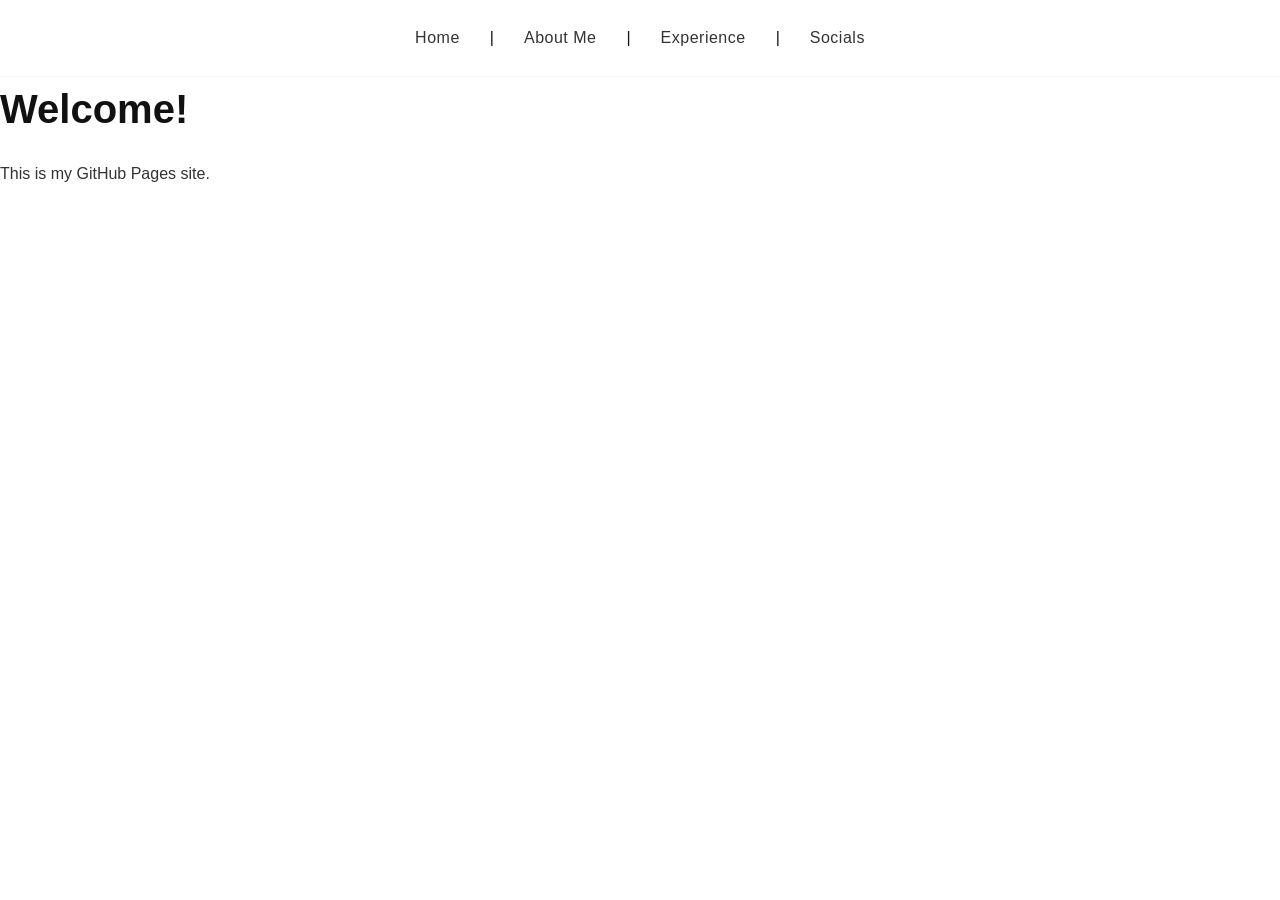
==== index.html @ de7dc29c "Update header 2" ====
<!DOCTYPE html>
<html lang="en">
<head>
  <meta charset="UTF-8">
  <link rel="stylesheet" href="styles.css">
  <title>Home</title>
</head>
<body>
  <header>
    <nav>
      <a href="index.html">Home</a> |
      <a href="about.html">About Me</a> |
      <a href="experience.html">Experience</a> |
      <a href="socials.html">Socials</a>
    </nav>
  </header>
  <main>
    <h1>Welcome!</h1>
    <p>This is my GitHub Pages site.</p>
  </main>
</body>
</html>
---- styles.css ----
/* ====== Base Reset ====== */
* {
  margin: 0;
  padding: 0;
  box-sizing: border-box;
}

/* ====== Color Variables ====== */
:root {
  --black: #111111;
  --dark-gray: #333333;
  --light-gray: #f5f5f5;
  --white: #ffffff;

  --sage: #9CAF9F;
  --burnt-orange: #C65D1E;
}

/* ====== Body ====== */
body {
  font-family: -apple-system, BlinkMacSystemFont, "Segoe UI", Roboto, sans-serif;
  background-color: var(--white);
  color: var(--black);
  line-height: 1.6;
}

/* ====== Layout Container ====== */
.container {
  max-width: 900px;
  margin: 0 auto;
  padding: 60px 20px;
}

/* ====== Navigation ====== */
nav {
  display: flex;
  justify-content: center;
  gap: 30px;
  padding: 25px 0;
  border-bottom: 1px solid var(--light-gray);
}

nav a {
  text-decoration: none;
  color: var(--dark-gray);
  font-weight: 500;
  letter-spacing: 0.5px;
  transition: all 0.2s ease;
}

nav a:hover {
  color: var(--burnt-orange);
}

/* ====== Headings ====== */
h1 {
  font-size: 2.5rem;
  margin-bottom: 20px;
  font-weight: 600;
}

h2 {
  margin-top: 40px;
  margin-bottom: 10px;
  font-weight: 600;
  color: var(--sage);
}

/* ====== Paragraphs ====== */
p {
  margin-bottom: 20px;
  color: var(--dark-gray);
}

/* ====== Buttons ====== */
.button {
  display: inline-block;
  padding: 10px 20px;
  background-color: var(--burnt-orange);
  color: var(--white);
  text-decoration: none;
  border-radius: 4px;
  transition: background 0.2s ease;
}

.button:hover {
  background-color: #a94d17;
}

/* ====== Card Style (for Experience section) ====== */
.card {
  border: 1px solid var(--light-gray);
  padding: 20px;
  margin-bottom: 20px;
  border-radius: 6px;
  background-color: var(--white);
  transition: box-shadow 0.2s ease;
}

.card:hover {
  box-shadow: 0 5px 15px rgba(0, 0, 0, 0.05);
}

/* ====== Footer ====== */
footer {
  margin-top: 60px;
  padding: 30px 0;
  text-align: center;
  font-size: 0.9rem;
  color: var(--dark-gray);
  border-top: 1px solid var(--light-gray);
}
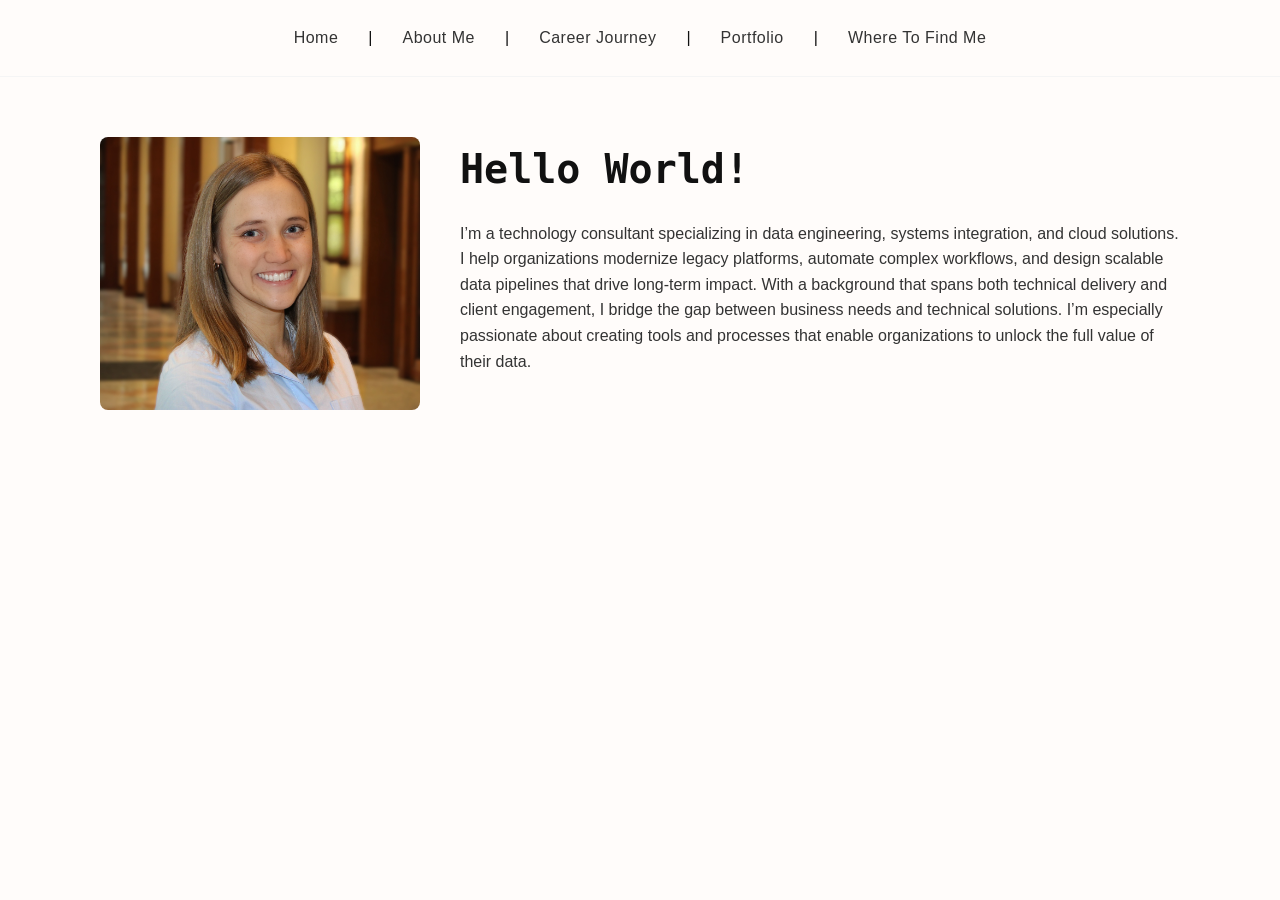
==== commit 256aed61: "Publish v1 of website" ====
--- a/index.html
+++ b/index.html
@@ -10,13 +10,19 @@
     <nav>
       <a href="index.html">Home</a> |
       <a href="about.html">About Me</a> |
-      <a href="experience.html">Experience</a> |
-      <a href="socials.html">Socials</a>
+      <a href="resume.html">Career Journey</a> |
+      <a href="portfolio.html">Portfolio</a> |
+      <a href="socials.html">Where To Find Me</a> 
     </nav>
   </header>
-  <main>
-    <h1>Welcome!</h1>
-    <p>This is my GitHub Pages site.</p>
+  <main class="container">
+    <div class="home-section">
+      <img src="images/Swade_headshot_2025_cropped.jpeg" alt="Katie Swade" class="profile-pic">
+      <div class="about-text">
+        <h1 style="font-family:consolas, monospace">Hello World!</h1>
+        <p>I’m a technology consultant specializing in data engineering, systems integration, and cloud solutions. I help organizations modernize legacy platforms, automate complex workflows, and design scalable data pipelines that drive long-term impact. With a background that spans both technical delivery and client engagement, I bridge the gap between business needs and technical solutions. I’m especially passionate about creating tools and processes that enable organizations to unlock the full value of their data.</p>
+      </div>
+    </div>
   </main>
 </body>
 </html>
--- a/styles.css
+++ b/styles.css
@@ -1,112 +1,619 @@
-/* ====== Base Reset ====== */
-* {
-  margin: 0;
-  padding: 0;
-  box-sizing: border-box;
-}
-
-/* ====== Color Variables ====== */
-:root {
-  --black: #111111;
-  --dark-gray: #333333;
-  --light-gray: #f5f5f5;
-  --white: #ffffff;
-
-  --sage: #9CAF9F;
-  --burnt-orange: #C65D1E;
-}
-
-/* ====== Body ====== */
-body {
-  font-family: -apple-system, BlinkMacSystemFont, "Segoe UI", Roboto, sans-serif;
-  background-color: var(--white);
-  color: var(--black);
-  line-height: 1.6;
-}
-
-/* ====== Layout Container ====== */
-.container {
-  max-width: 900px;
-  margin: 0 auto;
-  padding: 60px 20px;
-}
-
-/* ====== Navigation ====== */
-nav {
-  display: flex;
-  justify-content: center;
-  gap: 30px;
-  padding: 25px 0;
-  border-bottom: 1px solid var(--light-gray);
-}
-
-nav a {
-  text-decoration: none;
-  color: var(--dark-gray);
-  font-weight: 500;
-  letter-spacing: 0.5px;
-  transition: all 0.2s ease;
-}
-
-nav a:hover {
-  color: var(--burnt-orange);
-}
-
-/* ====== Headings ====== */
-h1 {
-  font-size: 2.5rem;
-  margin-bottom: 20px;
-  font-weight: 600;
-}
-
-h2 {
-  margin-top: 40px;
-  margin-bottom: 10px;
-  font-weight: 600;
-  color: var(--sage);
-}
-
-/* ====== Paragraphs ====== */
-p {
-  margin-bottom: 20px;
-  color: var(--dark-gray);
-}
-
-/* ====== Buttons ====== */
-.button {
-  display: inline-block;
-  padding: 10px 20px;
-  background-color: var(--burnt-orange);
-  color: var(--white);
-  text-decoration: none;
-  border-radius: 4px;
-  transition: background 0.2s ease;
-}
-
-.button:hover {
-  background-color: #a94d17;
-}
-
-/* ====== Card Style (for Experience section) ====== */
-.card {
-  border: 1px solid var(--light-gray);
-  padding: 20px;
-  margin-bottom: 20px;
-  border-radius: 6px;
-  background-color: var(--white);
-  transition: box-shadow 0.2s ease;
-}
-
-.card:hover {
-  box-shadow: 0 5px 15px rgba(0, 0, 0, 0.05);
-}
-
-/* ====== Footer ====== */
-footer {
-  margin-top: 60px;
-  padding: 30px 0;
-  text-align: center;
-  font-size: 0.9rem;
-  color: var(--dark-gray);
-  border-top: 1px solid var(--light-gray);
-}
+/* =========================
+   Base Reset
+========================= */
+
+*{
+margin:0;
+padding:0;
+box-sizing:border-box;
+}
+
+/* =========================
+   Color Variables
+========================= */
+
+:root{
+
+--black:#111111;
+--dark-gray:#333333;
+--light-gray:#f5f5f5;
+--white:#ffffff;
+--background-white:#fffcfa;
+
+--sage:#9CAF9F;
+--burnt-orange:#C65D1E;
+
+/* Kenway */
+
+--kenway-maroon: #900507; 
+--kenway-dark-maroon: #660507; 
+--kenway-sky-blue: #B3D1EB; 
+--kenway-grey: #58585B; 
+--kenway-salmon: #B45C45; 
+--kenway-blue: #407FC2; 
+--kenway-tan1: #E9EAE2; 
+--kenway-tan2: #F1F2EA;
+
+/* Parabola */
+
+--parabola-black:#181717;
+--parabola-darkgreen:#3C6255;
+--parabola-teal:#7CE9BD;
+
+/* Origami */
+
+--origami-blue:#224D78;
+--origami-light-blue:#346BC0;
+
+}
+
+/* =========================
+   Body
+========================= */
+
+body{
+
+font-family:-apple-system,BlinkMacSystemFont,"Segoe UI",Roboto,sans-serif;
+background:var(--background-white);
+color:var(--black);
+line-height:1.6;
+
+}
+
+/* =========================
+   Layout Container
+========================= */
+
+.container{
+
+max-width:1200px;
+margin:auto;
+padding:60px;
+
+}
+
+/* =========================
+   Navigation
+========================= */
+
+nav{
+
+display:flex;
+justify-content:center;
+gap:30px;
+padding:25px 0;
+border-bottom:1px solid var(--light-gray);
+
+}
+
+nav a{
+
+text-decoration:none;
+color:var(--dark-gray);
+font-weight:500;
+letter-spacing:.5px;
+transition:.2s;
+
+}
+
+nav a:hover{
+
+color:var(--burnt-orange);
+
+}
+
+/* =========================
+   Typography
+========================= */
+
+h1{
+
+font-size:2.5rem;
+margin-bottom:20px;
+
+}
+
+h2{
+
+margin-top:40px;
+margin-bottom:10px;
+/* color:var(--sage); */
+
+}
+
+p{
+
+margin-bottom:20px;
+color:var(--dark-gray);
+
+}
+
+/* =========================
+   Links
+========================= */
+
+a{
+
+color:#8E6250;
+
+}
+
+a:hover{
+
+color:#462521;
+
+}
+
+/* =========================
+   Home Page Layout
+========================= */
+
+.home-section{
+
+display:flex;
+align-items:flex-start;
+gap:40px;
+
+}
+
+.profile-pic{
+
+width:320px;
+border-radius:8px;
+
+}
+
+.about-text{
+
+flex:1;
+
+}
+
+/* =========================
+   Career Page Sections
+========================= */
+
+.timeline-section{
+
+min-height:100vh;
+display:flex;
+align-items:center;
+justify-content:center;
+padding:80px;
+
+opacity:0;
+transform:translateY(40px);
+transition:.6s;
+
+}
+
+.timeline-section.visible{
+
+opacity:1;
+transform:translateY(0);
+
+}
+
+/* =========================
+   Section Content
+========================= */
+
+.content{
+
+max-width:700px;
+color:white;
+
+}
+
+.year{
+
+opacity:.8;
+margin-bottom:20px;
+color:white;
+
+}
+
+/* =========================
+   Company Card
+========================= */
+.logo-container{
+  /* display:flex; */
+  align-items:center;
+  justify-content:center;
+  /* height:60px; */
+}
+
+.company-banner{
+  display:block;
+  margin:20px auto;
+  /* width:80%; */
+  /* max-width:500px; */
+  /* height:auto; */
+  width:auto;
+  height: 230px;
+}
+
+.parabola-banner{
+  /* width:60%; */
+  height: 170px;
+  padding:30px;
+}
+
+.company-card{
+  display:flex;
+  gap:20px;
+  background:rgba(255,255,255,.12);
+  padding:20px;
+  border-radius:10px;
+  margin:30px 0;
+  align-items:flex-start;
+}
+
+.company-icon{
+  width:70px;
+  height:70px;
+  object-fit:contain;
+  background:white;
+  padding:8px;
+  border-radius:8px;
+}
+
+.company-card h4{
+  margin-top:0;
+}
+
+.company-card p{
+  color:white;
+}
+
+/* =========================
+   Role
+========================= */
+
+.role-section{
+
+margin-top:40px;
+
+}
+
+.role-grid{
+
+display:grid;
+grid-template-columns:1fr 1fr;
+gap:20px;
+margin-top:20px;
+
+}
+
+.role-item{
+
+background:rgba(255,255,255,.12);
+padding:18px;
+border-radius:8px;
+
+}
+
+.role-item h5{
+
+margin-bottom:8px;
+font-size:1rem;
+font-weight:600;
+color:white;
+
+}
+
+.role-item p{
+
+margin:0;
+font-size:.95rem;
+color:rgba(255,255,255,0.85);
+
+}
+
+.role-section{
+margin-top:30px;
+width:100%;
+}
+
+/* =========================
+   Section Backgrounds
+========================= */
+
+.kenway{
+
+background:linear-gradient(135deg,
+var(--kenway-dark-maroon),
+var(--kenway-maroon));
+
+}
+
+.kenway .role-section h3{
+color:var(--kenway-salmon);
+}
+
+
+.parabola{
+background:var(--parabola-black);
+}
+
+.parabola .role-item h5{
+color:var(--parabola-teal);
+}
+
+.origami2{
+background:var(--origami-blue);
+}
+
+.origami1{
+background:var(--origami-light-blue);
+}
+
+.origami1 .role-item h5,
+.origami2 .role-item h5{
+color:#a9c8ff;
+}
+
+/* =========================
+   Smooth Scrolling
+========================= */
+
+html{
+
+scroll-behavior:smooth;
+
+}
+
+/* =========================
+   Footer
+========================= */
+
+footer{
+
+margin-top:60px;
+padding:30px 0;
+text-align:center;
+font-size:.9rem;
+color:var(--dark-gray);
+border-top:1px solid var(--light-gray);
+
+}
+
+
+/* =========================
+   Where to find me page
+========================= */
+
+.find-me{
+
+padding:80px 10%;
+text-align:center;
+
+}
+
+.platform-grid{
+
+display:grid;
+grid-template-columns:repeat(3, 1fr);
+gap:30px;
+margin-top:40px;
+
+}
+
+.platform-card{
+
+position:relative;
+background:rgba(255,255,255,.05);
+border-radius:14px;
+padding:35px;
+text-align:left;
+
+transition:all .3s ease;
+
+backdrop-filter:blur(6px);
+
+}
+
+.platform-card:hover{
+
+transform:translateY(-8px);
+
+}
+
+.platform-logo{
+
+height:80px;
+margin-bottom:16px;
+
+}
+
+.platform-card h3{
+
+color:black;
+margin-bottom:10px;
+
+}
+
+.platform-card{
+
+display:block;
+text-decoration:none;
+color:inherit;
+
+position:relative;
+background:rgba(255,255,255,.05);
+border-radius:14px;
+padding:35px;
+
+transition:all .3s ease;
+
+cursor:pointer;
+
+}
+
+.platform-btn{
+
+opacity:0;
+transform:translateY(10px);
+transition:all .25s ease;
+
+margin-top:18px;
+font-size:.9rem;
+font-weight:500;
+
+}
+
+.platform-card:hover .platform-btn{
+
+opacity:1;
+transform:translateY(0);
+
+}
+
+.linkedin:hover{
+
+box-shadow:0 10px 35px rgba(10,102,194,.35);
+
+}
+
+.github:hover{
+
+box-shadow:0 10px 35px rgb(0, 0, 0);
+
+}
+
+.substack:hover{
+
+box-shadow:0 10px 35px rgba(255,103,0,.35);
+
+}
+
+
+.contact-section{
+
+margin-top:40px;
+text-align:center;
+
+}
+
+.contact-card{
+display:flex;
+align-items:center;
+gap:25px;
+
+background:rgba(255,255,255,.05);
+border-radius:14px;
+
+padding:30px 7px 30px 45px;
+margin:0 auto 0 auto;
+
+max-width:500px;
+
+text-decoration:none;
+color:inherit;
+
+transition:all .25s ease;
+}
+
+.contact-card:hover{
+
+transform:translateY(-6px);
+box-shadow:0 10px 35px rgba(100, 40, 126, 0.662);
+
+}
+
+.contact-logo{
+
+height:40px;
+width:auto;
+
+}
+
+.contact-text{
+text-align:left;
+display:flex;
+flex-direction:column;
+
+}
+
+.contact-text h3{
+
+margin-bottom:6px;
+
+}
+
+.contact-card .platform-btn{
+margin-left:auto;
+}
+
+
+/* =========================
+   About Me page
+========================= */
+.about-main{
+   display:flex;
+   align-items:center;
+   gap:50px;
+   margin-bottom:80px;
+}
+
+.about-main-image{
+   /* width:320px; */
+   width:50%;
+   border-radius:12px;
+}
+
+.about-main-text{
+   flex:1;
+}
+
+.story-block{
+display:flex;
+align-items:center;
+gap:80px;
+margin:120px auto;
+max-width:1100px;
+padding:0 20px;
+}
+
+.story-block.reverse{
+flex-direction:row-reverse;
+}
+
+.story-image img{
+width:80%;
+max-width:520px;
+border-radius:6px;
+}
+
+.story-text{
+max-width:420px;
+}
+
+.story-number{
+font-size:60px;
+font-weight:300;
+letter-spacing:4px;
+display:block;
+margin-bottom:10px;
+color:#333;
+}
+
+.story-text h3{
+font-size:18px;
+letter-spacing:2px;
+text-transform:uppercase;
+margin-bottom:10px;
+}
+
+.divider{
+width:50px;
+height:1px;
+background:#aaa;
+margin:10px 0 18px 0;
+}
+
+.story-text p{
+line-height:1.6;
+color:#666;
+font-size:15px;
+}
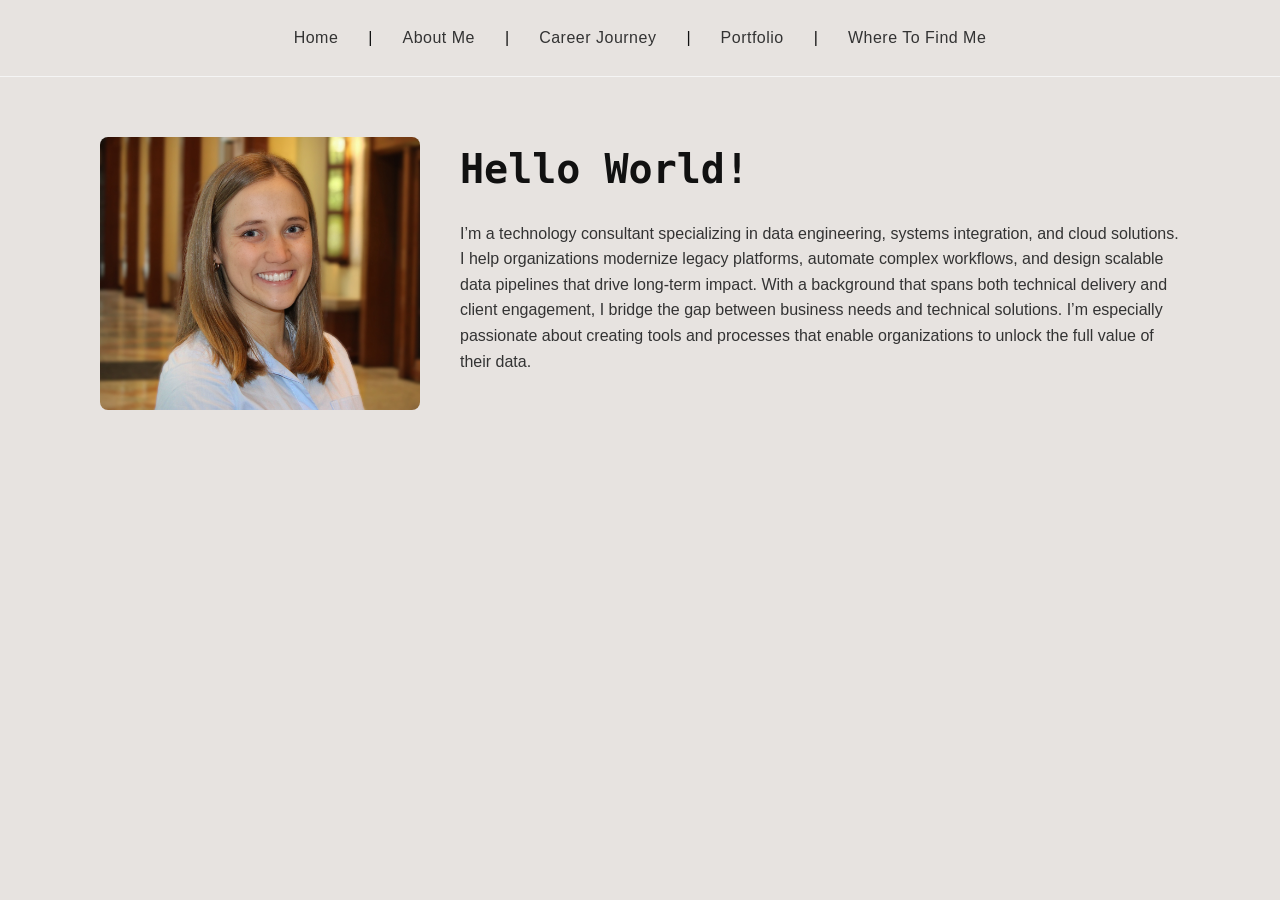
==== commit 7e380621: "Second round of website changes locally." ====
--- a/index.html
+++ b/index.html
@@ -4,6 +4,7 @@
   <meta charset="UTF-8">
   <link rel="stylesheet" href="styles.css">
   <title>Home</title>
+  <link rel="icon" type="image/png" href="images/chicago_favicon.png">
 </head>
 <body>
   <header>
--- a/styles.css
+++ b/styles.css
@@ -13,38 +13,37 @@
 ========================= */
 
 :root{
-
---black:#111111;
---dark-gray:#333333;
---light-gray:#f5f5f5;
---white:#ffffff;
---background-white:#fffcfa;
-
---sage:#9CAF9F;
---burnt-orange:#C65D1E;
-
-/* Kenway */
-
---kenway-maroon: #900507; 
---kenway-dark-maroon: #660507; 
---kenway-sky-blue: #B3D1EB; 
---kenway-grey: #58585B; 
---kenway-salmon: #B45C45; 
---kenway-blue: #407FC2; 
---kenway-tan1: #E9EAE2; 
---kenway-tan2: #F1F2EA;
-
-/* Parabola */
-
---parabola-black:#181717;
---parabola-darkgreen:#3C6255;
---parabola-teal:#7CE9BD;
-
-/* Origami */
-
---origami-blue:#224D78;
---origami-light-blue:#346BC0;
-
+   --black:#111111;
+   --dark-gray:#333333;
+   --light-gray:#f5f5f5;
+   --white:#ffffff;
+   --background:#fffcfa;
+   --background2:#E7E3E0;
+   
+   --sage:#9CAF9F;
+   --burnt-orange:#C65D1E;
+   
+   /* Kenway */
+   
+   --kenway-maroon: #900507; 
+   --kenway-dark-maroon: #660507; 
+   --kenway-sky-blue: #B3D1EB; 
+   --kenway-grey: #58585B; 
+   --kenway-salmon: #B45C45; 
+   --kenway-blue: #407FC2; 
+   --kenway-tan1: #E9EAE2; 
+   --kenway-tan2: #F1F2EA;
+   
+   /* Parabola */
+   
+   --parabola-black:#181717;
+   --parabola-darkgreen:#3C6255;
+   --parabola-teal:#7CE9BD;
+   
+   /* Origami */
+   
+   --origami-blue:#224D78;
+   --origami-light-blue:#346BC0;
 }
 
 /* =========================
@@ -52,12 +51,10 @@
 ========================= */
 
 body{
-
-font-family:-apple-system,BlinkMacSystemFont,"Segoe UI",Roboto,sans-serif;
-background:var(--background-white);
-color:var(--black);
-line-height:1.6;
-
+   font-family:-apple-system,BlinkMacSystemFont,"Segoe UI",Roboto,sans-serif;
+   background:var(--background2);
+   color:var(--black);
+   line-height:1.6;
 }
 
 /* =========================
@@ -65,11 +62,9 @@
 ========================= */
 
 .container{
-
-max-width:1200px;
-margin:auto;
-padding:60px;
-
+   max-width:1200px;
+   margin:auto;
+   padding:60px;
 }
 
 /* =========================
@@ -77,29 +72,23 @@
 ========================= */
 
 nav{
-
-display:flex;
-justify-content:center;
-gap:30px;
-padding:25px 0;
-border-bottom:1px solid var(--light-gray);
-
+   display:flex;
+   justify-content:center;
+   gap:30px;
+   padding:25px 0;
+   border-bottom:1px solid var(--light-gray);
 }
 
 nav a{
-
-text-decoration:none;
-color:var(--dark-gray);
-font-weight:500;
-letter-spacing:.5px;
-transition:.2s;
-
+   text-decoration:none;
+   color:var(--dark-gray);
+   font-weight:500;
+   letter-spacing:.5px;
+   transition:.2s;
 }
 
 nav a:hover{
-
-color:var(--burnt-orange);
-
+   color:var(--burnt-orange);
 }
 
 /* =========================
@@ -107,25 +96,18 @@
 ========================= */
 
 h1{
-
-font-size:2.5rem;
-margin-bottom:20px;
-
+   font-size:2.5rem;
+   margin-bottom:20px;
 }
 
 h2{
-
-margin-top:40px;
-margin-bottom:10px;
-/* color:var(--sage); */
-
+   margin-top:40px;
+   margin-bottom:10px;
 }
 
 p{
-
-margin-bottom:20px;
-color:var(--dark-gray);
-
+   margin-bottom:20px;
+   color:var(--dark-gray);
 }
 
 /* =========================
@@ -133,15 +115,19 @@
 ========================= */
 
 a{
-
-color:#8E6250;
-
+   color:#8E6250;
 }
 
 a:hover{
-
-color:#462521;
-
+   color:#462521;
+}
+
+/* =========================
+   Images
+========================= */
+img{
+   max-width:100%;
+   height:auto;
 }
 
 /* =========================
@@ -149,24 +135,18 @@
 ========================= */
 
 .home-section{
-
-display:flex;
-align-items:flex-start;
-gap:40px;
-
+   display:flex;
+   align-items:flex-start;
+   gap:40px;
 }
 
 .profile-pic{
-
-width:320px;
-border-radius:8px;
-
+   width:320px;
+   border-radius:8px;
 }
 
 .about-text{
-
-flex:1;
-
+   flex:1;
 }
 
 /* =========================
@@ -174,24 +154,19 @@
 ========================= */
 
 .timeline-section{
-
-min-height:100vh;
-display:flex;
-align-items:center;
-justify-content:center;
-padding:80px;
-
-opacity:0;
-transform:translateY(40px);
-transition:.6s;
-
+   min-height:100vh;
+   display:flex;
+   align-items:center;
+   justify-content:center;
+   padding:80px;
+   opacity:0;
+   transform:translateY(40px);
+   transition:.6s;
 }
 
 .timeline-section.visible{
-
-opacity:1;
-transform:translateY(0);
-
+   opacity:1;
+   transform:translateY(0);
 }
 
 /* =========================
@@ -199,18 +174,14 @@
 ========================= */
 
 .content{
-
-max-width:700px;
-color:white;
-
+   max-width:700px;
+   color:white;
 }
 
 .year{
-
-opacity:.8;
-margin-bottom:20px;
-color:white;
-
+   opacity:.8;
+   margin-bottom:20px;
+   color:white;
 }
 
 /* =========================
@@ -271,48 +242,38 @@
 ========================= */
 
 .role-section{
-
-margin-top:40px;
-
+   margin-top:40px;
 }
 
 .role-grid{
-
-display:grid;
-grid-template-columns:1fr 1fr;
-gap:20px;
-margin-top:20px;
-
+   display:grid;
+   grid-template-columns:1fr 1fr;
+   gap:20px;
+   margin-top:20px;
 }
 
 .role-item{
-
-background:rgba(255,255,255,.12);
-padding:18px;
-border-radius:8px;
-
+   background:rgba(255,255,255,.12);
+   padding:18px;
+   border-radius:8px;
 }
 
 .role-item h5{
-
-margin-bottom:8px;
-font-size:1rem;
-font-weight:600;
-color:white;
-
+   margin-bottom:8px;
+   font-size:1rem;
+   font-weight:600;
+   color:white;
 }
 
 .role-item p{
-
-margin:0;
-font-size:.95rem;
-color:rgba(255,255,255,0.85);
-
+   margin:0;
+   font-size:.95rem;
+   color:rgba(255,255,255,0.85);
 }
 
 .role-section{
-margin-top:30px;
-width:100%;
+   margin-top:30px;
+   width:100%;
 }
 
 /* =========================
@@ -320,37 +281,121 @@
 ========================= */
 
 .kenway{
-
-background:linear-gradient(135deg,
-var(--kenway-dark-maroon),
-var(--kenway-maroon));
-
+   background:linear-gradient(135deg,
+   var(--kenway-dark-maroon),
+   var(--kenway-maroon));
 }
 
 .kenway .role-section h3{
-color:var(--kenway-salmon);
-}
-
+   color:var(--kenway-salmon);
+}
 
 .parabola{
-background:var(--parabola-black);
+  background:var(--parabola-black);
+  background-image:
+  linear-gradient(rgba(255,255,255,.04) 1px, transparent 1px),
+  linear-gradient(90deg, rgba(255,255,255,.04) 1px, transparent 1px);
+  background-size:16px 16px;
 }
 
 .parabola .role-item h5{
-color:var(--parabola-teal);
-}
-
-.origami2{
-background:var(--origami-blue);
-}
-
-.origami1{
-background:var(--origami-light-blue);
-}
-
-.origami1 .role-item h5,
-.origami2 .role-item h5{
-color:#a9c8ff;
+   color:var(--parabola-teal);
+}
+
+.origami-section{
+  position:relative !important;
+  background:#0b2a52;
+  padding:120px 40px;
+  overflow:hidden;
+}
+
+.crease{
+  position:absolute;
+  background:rgba(255,255,255,0.1); 
+}
+
+.crease-left-vertical{
+  left:120px;
+  top:0;
+  bottom:0;
+  width:2px;
+}
+
+.crease-left-horizontal{
+  position:fixed;
+  bottom:150px;
+  left:0px;
+  width:120px;
+  height:2px;
+}
+
+.crease-left-diagonal{
+  position:fixed;
+  bottom:70px;
+  left:-200px;
+  width:800px;
+  height:2px;
+  transform:rotate(45deg);
+}
+
+.crease-right-diagonal{
+  position:fixed;
+  top:70px;
+  right:-200px;
+  width:800px;
+  height:2px;
+  transform:rotate(45deg);
+}
+
+.origami-section2{
+  position:relative !important;
+  background:var(--origami-light-blue);
+  padding:120px 40px;
+  overflow:hidden;
+}
+
+.peak-left{
+  position:absolute;
+  top:0;
+  right:50%;
+  width:2px;
+  height:500%;
+  transform-origin:left top;
+  transform:rotate(55deg);
+}
+
+.peak-right{
+  position:absolute;
+  top:0;
+  right:50%;
+  width:2px;
+  height:500%;
+  transform-origin:left top;
+  transform:rotate(-55deg);
+}
+
+.peak-right::after{
+  content:"";
+  position:absolute;
+
+  top:400px;   
+  left:0;
+
+  width:40000px;
+  height:2px;
+
+  background:rgba(255,255,255,0.1);
+
+  transform-origin:left center;
+  transform:rotate(15deg);
+}
+
+.right-vertical{
+  position:absolute;
+  top:0;
+  left:calc(50% + 450px); 
+  width:2px;
+  height:100%;
 }
 
 /* =========================
@@ -358,9 +403,7 @@
 ========================= */
 
 html{
-
-scroll-behavior:smooth;
-
+   scroll-behavior:smooth;
 }
 
 /* =========================
@@ -368,14 +411,12 @@
 ========================= */
 
 footer{
-
-margin-top:60px;
-padding:30px 0;
-text-align:center;
-font-size:.9rem;
-color:var(--dark-gray);
-border-top:1px solid var(--light-gray);
-
+   margin-top:60px;
+   padding:30px 0;
+   text-align:center;
+   font-size:.9rem;
+   color:var(--dark-gray);
+   border-top:1px solid var(--light-gray);
 }
 
 
@@ -384,170 +425,125 @@
 ========================= */
 
 .find-me{
-
-padding:80px 10%;
-text-align:center;
-
+   padding:80px 10%;
+   text-align:center;
 }
 
 .platform-grid{
-
-display:grid;
-grid-template-columns:repeat(3, 1fr);
-gap:30px;
-margin-top:40px;
-
+   display:grid;
+   grid-template-columns:repeat(3, 1fr);
+   gap:30px;
+   margin-top:40px;
 }
 
 .platform-card{
-
-position:relative;
-background:rgba(255,255,255,.05);
-border-radius:14px;
-padding:35px;
-text-align:left;
-
-transition:all .3s ease;
-
-backdrop-filter:blur(6px);
-
+   position:relative;
+   background:rgba(255,255,255,.05);
+   border-radius:14px;
+   padding:35px;
+   text-align:left;
+   transition:all .3s ease;
+   backdrop-filter:blur(6px);
 }
 
 .platform-card:hover{
-
-transform:translateY(-8px);
-
+   transform:translateY(-8px);
 }
 
 .platform-logo{
-
-height:80px;
-margin-bottom:16px;
-
+   height:80px;
+   margin-bottom:16px;
 }
 
 .platform-card h3{
-
-color:black;
-margin-bottom:10px;
-
+   color:black;
+   margin-bottom:10px;
 }
 
 .platform-card{
-
-display:block;
-text-decoration:none;
-color:inherit;
-
-position:relative;
-background:rgba(255,255,255,.05);
-border-radius:14px;
-padding:35px;
-
-transition:all .3s ease;
-
-cursor:pointer;
-
+   display:block;
+   text-decoration:none;
+   color:inherit;
+   position:relative;
+   background:rgba(255,255,255,.05);
+   border-radius:14px;
+   padding:35px;
+   transition:all .3s ease;
+   cursor:pointer;
 }
 
 .platform-btn{
-
-opacity:0;
-transform:translateY(10px);
-transition:all .25s ease;
-
-margin-top:18px;
-font-size:.9rem;
-font-weight:500;
-
+   opacity:0;
+   transform:translateY(10px);
+   transition:all .25s ease;
+   margin-top:18px;
+   font-size:.9rem;
+   font-weight:500;
 }
 
 .platform-card:hover .platform-btn{
-
-opacity:1;
-transform:translateY(0);
-
+   opacity:1;
+   transform:translateY(0);
 }
 
 .linkedin:hover{
-
-box-shadow:0 10px 35px rgba(10,102,194,.35);
-
+   box-shadow:0 10px 35px rgba(10,102,194,.35);
 }
 
 .github:hover{
-
-box-shadow:0 10px 35px rgb(0, 0, 0);
-
+   box-shadow:0 10px 35px rgb(0, 0, 0);
 }
 
 .substack:hover{
-
-box-shadow:0 10px 35px rgba(255,103,0,.35);
-
-}
-
+   box-shadow:0 10px 35px rgba(255,103,0,.35);
+}
 
 .contact-section{
-
-margin-top:40px;
-text-align:center;
-
+   margin-top:40px;
+   text-align:center;
 }
 
 .contact-card{
-display:flex;
-align-items:center;
-gap:25px;
-
-background:rgba(255,255,255,.05);
-border-radius:14px;
-
-padding:30px 7px 30px 45px;
-margin:0 auto 0 auto;
-
-max-width:500px;
-
-text-decoration:none;
-color:inherit;
-
-transition:all .25s ease;
+   display:flex;
+   align-items:center;
+   gap:25px;
+   background:rgba(255,255,255,.05);
+   border-radius:14px;
+   padding:30px 7px 30px 45px;
+   margin:0 auto 0 auto;
+   max-width:500px;
+   text-decoration:none;
+   color:inherit;
+   transition:all .25s ease;
 }
 
 .contact-card:hover{
-
-transform:translateY(-6px);
-box-shadow:0 10px 35px rgba(100, 40, 126, 0.662);
-
+   transform:translateY(-6px);
+   box-shadow:0 10px 35px rgba(100, 40, 126, 0.662);
 }
 
 .contact-logo{
-
-height:40px;
-width:auto;
-
+   height:40px;
+   width:auto;
 }
 
 .contact-text{
-text-align:left;
-display:flex;
-flex-direction:column;
-
+   text-align:left;
+   display:flex;
+   flex-direction:column;
 }
 
 .contact-text h3{
-
-margin-bottom:6px;
-
+   margin-bottom:6px;
 }
 
 .contact-card .platform-btn{
-margin-left:auto;
-}
-
-
-/* =========================
-   About Me page
+   margin-left:auto;
+}
+
+
+/* =========================
+   About Me Numbers
 ========================= */
 .about-main{
    display:flex;
@@ -567,53 +563,270 @@
 }
 
 .story-block{
-display:flex;
-align-items:center;
-gap:80px;
-margin:120px auto;
-max-width:1100px;
-padding:0 20px;
+   display:flex;
+   align-items:center;
+   gap:80px;
+   margin:120px auto;
+   max-width:1100px;
+   padding:0 20px;
 }
 
 .story-block.reverse{
-flex-direction:row-reverse;
+   flex-direction:row-reverse;
 }
 
 .story-image img{
-width:80%;
-max-width:520px;
-border-radius:6px;
+   width:80%;
+   max-width:520px;
+   border-radius:6px;
 }
 
 .story-text{
-max-width:420px;
+   max-width:420px;
 }
 
 .story-number{
-font-size:60px;
-font-weight:300;
-letter-spacing:4px;
-display:block;
-margin-bottom:10px;
-color:#333;
+   font-size:60px;
+   font-weight:300;
+   letter-spacing:4px;
+   display:block;
+   margin-bottom:10px;
+   color:#333;
 }
 
 .story-text h3{
-font-size:18px;
-letter-spacing:2px;
-text-transform:uppercase;
-margin-bottom:10px;
+   font-size:18px;
+   letter-spacing:2px;
+   text-transform:uppercase;
+   margin-bottom:10px;
 }
 
 .divider{
-width:50px;
-height:1px;
-background:#aaa;
-margin:10px 0 18px 0;
+   width:50px;
+   height:1px;
+   background:#aaa;
+   margin:10px 0 18px 0;
 }
 
 .story-text p{
-line-height:1.6;
-color:#666;
-font-size:15px;
+   line-height:1.6;
+   color:#666;
+   font-size:15px;
+}
+
+/* =========================
+   About Me T1D
+========================= */
+
+.t1d-section{
+  padding:100px 40px;
+  background:#ffffff;
+  text-align:center;
+  width:100vw;
+  margin-left:calc(50% - 50vw);
+}
+
+.t1d-intro{
+  max-width:650px;
+  margin:20px auto 60px auto;
+  line-height:1.6;
+}
+
+.t1d-actions{
+  display:flex;
+  justify-content:center;
+  gap:40px;
+  flex-wrap:wrap;
+}
+
+.t1d-card{
+  max-width:220px;
+  padding:20px;
+  border-radius:10px;
+  background:#f7f7f7;
+  transition:transform .25s ease;
+}
+
+.t1d-card h3{
+color:black;
+text-decoration: none
+}
+
+.t1d-card:hover{
+  transform:translateY(-6px);
+}
+
+.diabetes-learn{
+  padding:90px 40px;
+  text-align:center;
+}
+
+.diabetes-grid{
+  display:grid;
+  grid-template-columns:1fr 160px 1fr;
+  gap:30px;
+  max-width:900px;
+  margin:60px auto 0 auto;
+  align-items:center;
+}
+
+.t1{
+  display:flex;
+  align-items:center;
+  gap:12px;
+
+  justify-content:flex-end;   /* pushes content toward center column */
+  text-align:right;
+}
+
+.t2{
+  display:flex;
+  align-items:center;
+  gap:12px;
+
+  justify-content:flex-start;
+  text-align:left;
+}
+
+.t1 img,
+.t2 img{
+  width:40px;
+  height:40px;
+}
+
+.label{
+  font-weight:600;
+  text-align:center;
+  color:#444;
+}
+
+.learn-hidden{
+  max-height:0;
+  overflow:hidden;
+  padding:0;
+  margin-top:0;
+  transition:max-height 0.6s ease;
+}
+
+.learn-visible{
+  max-height:2000px;
+  margin-top:60px;
+}
+
+/* =========================
+   About Me Reading
+========================= */
+.reading-section{
+  background:#0C2D70;
+  padding:80px 0;
+  color:white;
+  text-align:center;
+  width:100vw;
+  margin-left:calc(50% - 50vw);
+}
+
+.reading-section h1{
+  margin-bottom:40px;
+} 
+
+.book-marquee{
+  overflow-x:hidden;
+  overflow-y:visible;
+  position:relative;
+  padding:25px, 0px;
+}
+
+.book-track{
+  display:flex;
+  gap:24px;
+  width:max-content;
+  animation:scrollBooks 8s linear infinite;
+}
+
+.book-track img{
+  height:220px;
+  width:auto;
+  border-radius:8px;
+  flex-shrink:0;
+  transition:transform .25s ease, box-shadow .25s ease;
+  transform-origin:center;
+  transform:translateZ(0);
+}
+
+.book-track img:hover{
+  transform:scale(1.08) translateY(-10px) translateZ(0);
+  z-index:1000;
+  box-shadow:0 14px 35px rgba(0,0,0,.4);
+}
+
+.book-track:hover{
+  animation-play-state:paused;
+}
+
+@keyframes scrollBooks{
+  0%{
+    margin-left:0;
+  }
+
+  100%{
+    margin-left:-50%;
+  }
+}
+
+/* =========================
+   About Me Cooking
+========================= */
+.cooking-section{
+  padding:100px 0px;
+  text-align:center;
+  background:#f7f7f7;
+  width:100vw;
+  margin-left:calc(50% - 50vw);
+}
+
+.cooking-section h1{
+  margin-bottom:60px;
+}
+
+.cooking-videos{
+  display:flex;
+  justify-content:center;
+  gap:24px;
+  flex-wrap:wrap;
+  margin-top:40px;
+}
+
+.cooking-videos video{
+  width:260px;
+  height:320px;
+  object-fit:cover;
+  border-radius:12px;
+  box-shadow:0 10px 25px rgba(0,0,0,.12);
+  transition:transform .25s ease;
+}
+
+.cooking-videos video:hover{
+  transform:translateY(-6px) scale(1.03);
+}
+
+.featured-cooking-video{
+  padding:80px 40px 120px 40px;
+  display:flex;
+  justify-content:center;
+}
+
+.video-frame{
+  width:70%;
+  max-width:900px;
+  aspect-ratio:16 / 12;
+  border-radius:18px;
+  overflow:hidden;
+  box-shadow:0 14px 40px rgba(0,0,0,.15);
+}
+
+.video-frame video{
+  width:100%;
+  height:100%;
+  object-fit:cover;
+  object-position:center 65%; 
 }
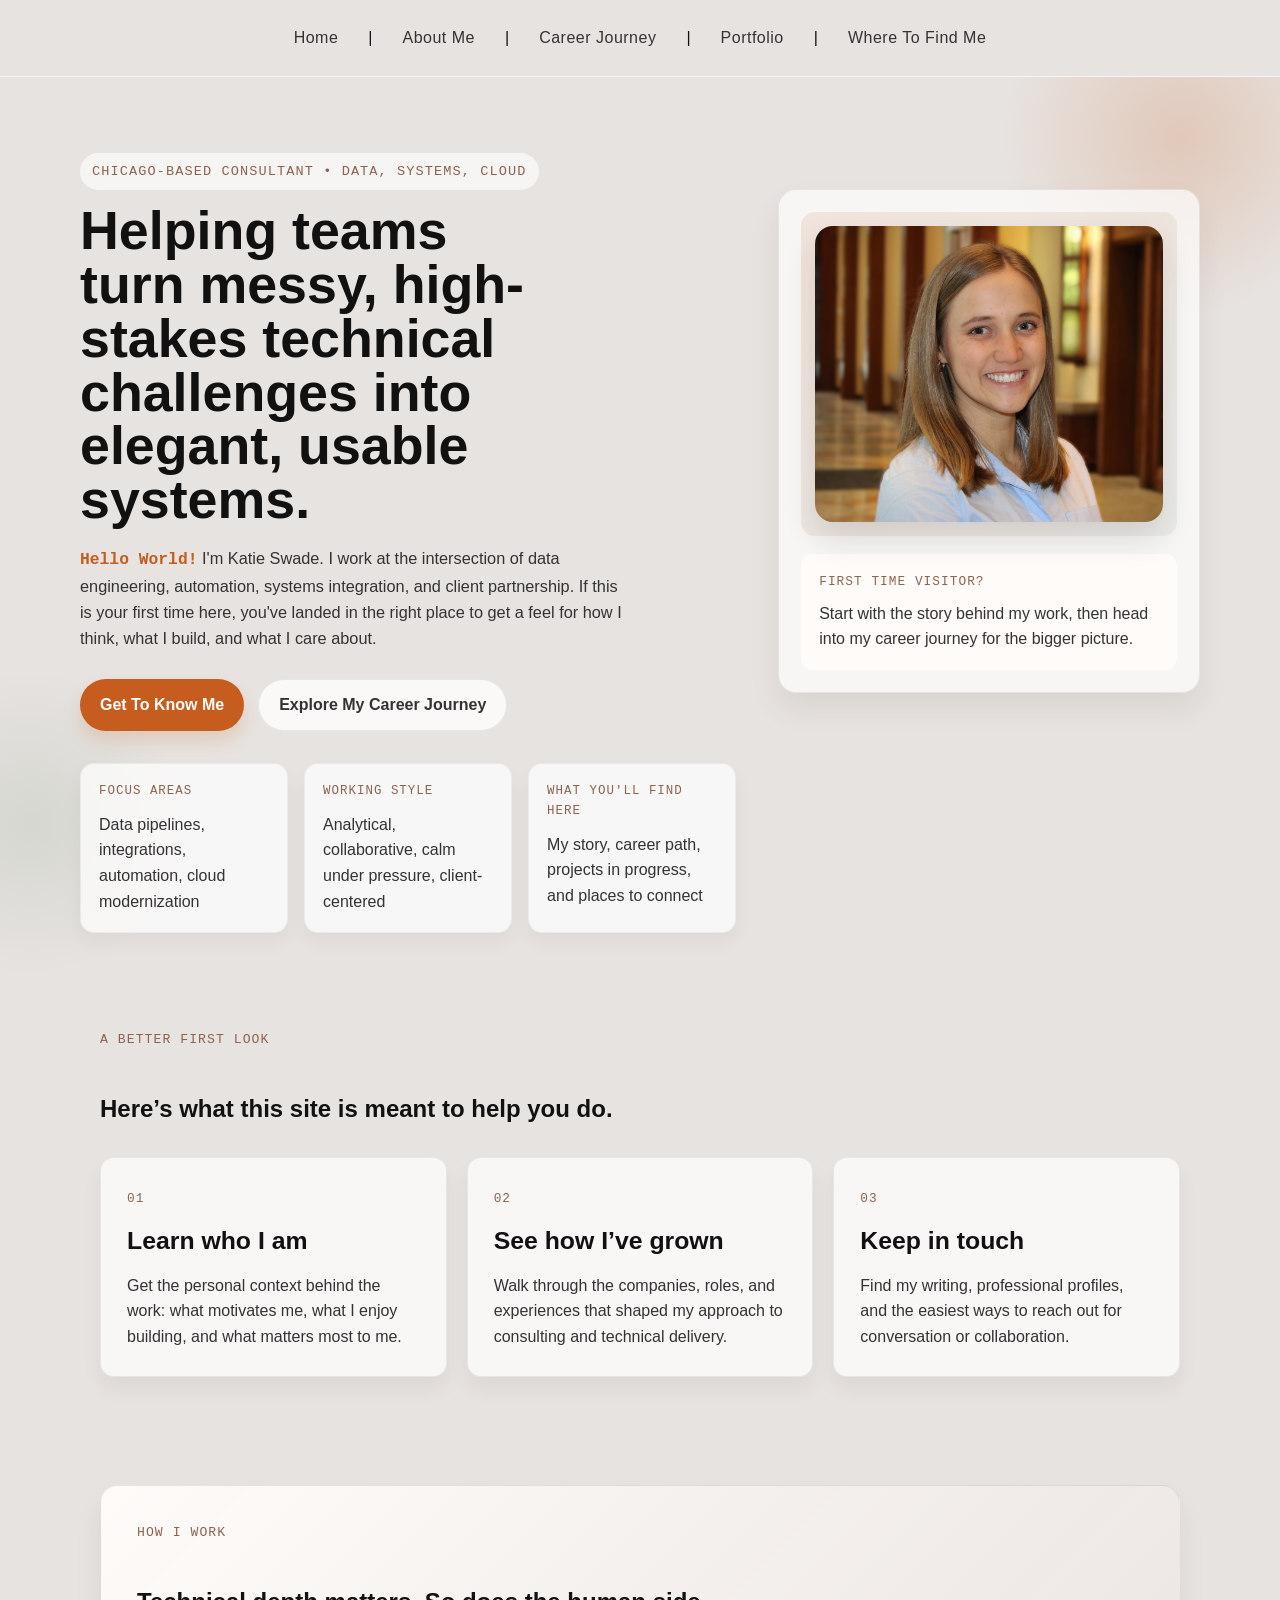
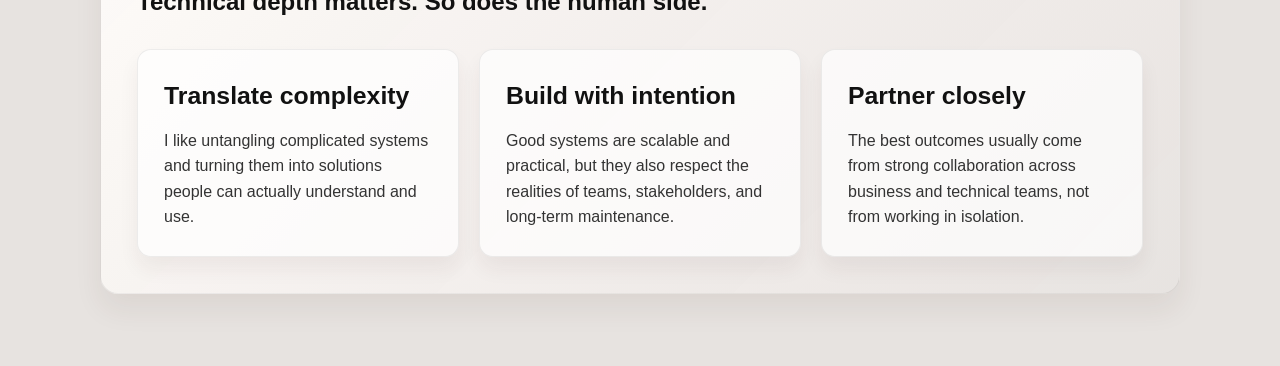
==== commit d1b42f6d: "Index styling and bug fixes" ====
--- a/index.html
+++ b/index.html
@@ -2,28 +2,120 @@
 <html lang="en">
 <head>
   <meta charset="UTF-8">
+  <meta name="viewport" content="width=device-width, initial-scale=1.0">
+  <title>Katie Swade | Home</title>
+  <meta
+    name="description"
+    content="Katie Swade is a technology consultant focused on data engineering, systems integration, cloud solutions, and thoughtful problem solving."
+  >
   <link rel="stylesheet" href="styles.css">
-  <title>Home</title>
   <link rel="icon" type="image/png" href="images/chicago_favicon.png">
 </head>
-<body>
+<body class="home-page">
   <header>
-    <nav>
+    <nav aria-label="Primary">
       <a href="index.html">Home</a> |
       <a href="about.html">About Me</a> |
       <a href="resume.html">Career Journey</a> |
       <a href="portfolio.html">Portfolio</a> |
-      <a href="socials.html">Where To Find Me</a> 
+      <a href="socials.html">Where To Find Me</a>
     </nav>
   </header>
-  <main class="container">
-    <div class="home-section">
-      <img src="images/Swade_headshot_2025_cropped.jpeg" alt="Katie Swade" class="profile-pic">
-      <div class="about-text">
-        <h1 style="font-family:consolas, monospace">Hello World!</h1>
-        <p>I’m a technology consultant specializing in data engineering, systems integration, and cloud solutions. I help organizations modernize legacy platforms, automate complex workflows, and design scalable data pipelines that drive long-term impact. With a background that spans both technical delivery and client engagement, I bridge the gap between business needs and technical solutions. I’m especially passionate about creating tools and processes that enable organizations to unlock the full value of their data.</p>
+
+  <main>
+    <section class="hero-shell">
+      <div class="hero-grid">
+        <div class="hero-copy">
+          <p class="eyebrow">Chicago-based consultant • Data, systems, cloud</p>
+          <h1>Helping teams turn messy, high-stakes technical challenges into elegant, usable systems.</h1>
+          <p class="hero-intro">
+            <span class="hello-world-inline">Hello World!</span> I'm Katie Swade. I work at the intersection of data engineering, automation,
+            systems integration, and client partnership. If this is your first time here,
+            you've landed in the right place to get a feel for how I think, what I build,
+            and what I care about.
+          </p>
+          <div class="hero-actions">
+            <a class="button-primary" href="about.html">Get To Know Me</a>
+            <a class="button-secondary" href="resume.html">Explore My Career Journey</a>
+          </div>
+          <div class="hero-highlights" aria-label="Highlights">
+            <div class="highlight-card">
+              <span class="highlight-label">Focus Areas</span>
+              <p>Data pipelines, integrations, automation, cloud modernization</p>
+            </div>
+            <div class="highlight-card">
+              <span class="highlight-label">Working Style</span>
+              <p>Analytical, collaborative, calm under pressure, client-centered</p>
+            </div>
+            <div class="highlight-card">
+              <span class="highlight-label">What You'll Find Here</span>
+              <p>My story, career path, projects in progress, and places to connect</p>
+            </div>
+          </div>
+        </div>
+
+        <aside class="hero-portrait-card">
+          <div class="portrait-frame">
+            <img src="images/Swade_headshot_2025_cropped.jpeg" alt="Portrait of Katie Swade" class="profile-pic">
+          </div>
+          <div class="portrait-note">
+            <p class="portrait-kicker">First time visitor?</p>
+            <p>
+              Start with the story behind my work, then head into my career journey
+              for the bigger picture.
+            </p>
+          </div>
+        </aside>
       </div>
-    </div>
+    </section>
+
+    <section class="container welcome-section">
+      <div class="section-heading">
+        <p class="section-label">A Better First Look</p>
+        <h2>Here’s what this site is meant to help you do.</h2>
+      </div>
+
+      <div class="path-grid">
+        <a class="path-card" href="about.html">
+          <span class="path-number">01</span>
+          <h3>Learn who I am</h3>
+          <p>Get the personal context behind the work: what motivates me, what I enjoy building, and what matters most to me.</p>
+        </a>
+        <a class="path-card" href="resume.html">
+          <span class="path-number">02</span>
+          <h3>See how I’ve grown</h3>
+          <p>Walk through the companies, roles, and experiences that shaped my approach to consulting and technical delivery.</p>
+        </a>
+        <a class="path-card" href="socials.html">
+          <span class="path-number">03</span>
+          <h3>Keep in touch</h3>
+          <p>Find my writing, professional profiles, and the easiest ways to reach out for conversation or collaboration.</p>
+        </a>
+      </div>
+    </section>
+
+    <section class="container values-section">
+      <div class="values-panel">
+        <div class="section-heading">
+          <p class="section-label">How I Work</p>
+          <h2>Technical depth matters. So does the human side.</h2>
+        </div>
+        <div class="values-grid">
+          <div class="value-card">
+            <h3>Translate complexity</h3>
+            <p>I like untangling complicated systems and turning them into solutions people can actually understand and use.</p>
+          </div>
+          <div class="value-card">
+            <h3>Build with intention</h3>
+            <p>Good systems are scalable and practical, but they also respect the realities of teams, stakeholders, and long-term maintenance.</p>
+          </div>
+          <div class="value-card">
+            <h3>Partner closely</h3>
+            <p>The best outcomes usually come from strong collaboration across business and technical teams, not from working in isolation.</p>
+          </div>
+        </div>
+      </div>
+    </section>
   </main>
 </body>
 </html>
--- a/styles.css
+++ b/styles.css
@@ -1,17 +1,18 @@
 /* =========================
    Base Reset
 ========================= */
-
 *{
-margin:0;
-padding:0;
-box-sizing:border-box;
+   margin:0;
+   padding:0;
+   box-sizing:border-box;
+   margin:0;
+   padding:0;
+   box-sizing:border-box;
 }
 
 /* =========================
    Color Variables
 ========================= */
-
 :root{
    --black:#111111;
    --dark-gray:#333333;
@@ -57,6 +58,10 @@
    line-height:1.6;
 }
 
+.home-page{
+   min-height:100vh;
+}
+
 /* =========================
    Layout Container
 ========================= */
@@ -147,6 +152,325 @@
 
 .about-text{
    flex:1;
+}
+
+/* =========================
+   Home Page Refresh
+========================= */
+
+.hero-shell{
+   position:relative;
+   overflow:hidden;
+   padding:40px 24px 24px;
+}
+
+.hero-shell::before{
+   content:"";
+   position:absolute;
+   top:-120px;
+   right:-80px;
+   width:360px;
+   height:360px;
+   background:radial-gradient(circle, rgba(198,93,30,0.2) 0%, rgba(198,93,30,0) 70%);
+   pointer-events:none;
+}
+
+.hero-shell::after{
+   content:"";
+   position:absolute;
+   bottom:20px;
+   left:-120px;
+   width:300px;
+   height:300px;
+   background:radial-gradient(circle, rgba(156,175,159,0.24) 0%, rgba(156,175,159,0) 72%);
+   pointer-events:none;
+}
+
+.hero-grid{
+   position:relative;
+   z-index:1;
+   width:min(1120px, 100%);
+   margin:0 auto;
+   display:grid;
+   grid-template-columns:minmax(0, 1.4fr) minmax(300px, .9fr);
+   gap:42px;
+   align-items:start;
+}
+
+.hero-copy{
+   padding:36px 0;
+}
+
+.eyebrow,
+.section-label,
+.highlight-label,
+.portrait-kicker,
+.path-number{
+   font-family:"Courier New", Courier, monospace;
+   letter-spacing:.08em;
+   text-transform:uppercase;
+}
+
+.eyebrow{
+   display:inline-block;
+   margin-bottom:14px;
+   padding:8px 12px;
+   border-radius:999px;
+   background:rgba(255,255,255,0.65);
+   color:#8E6250;
+   font-size:.85rem;
+}
+
+.home-page h1{
+   max-width:15ch;
+   font-size:clamp(2.2rem, 4.2vw, 3.6rem);
+   line-height:1;
+   margin-bottom:18px;
+}
+
+.hero-intro{
+   max-width:60ch;
+   font-size:1.02rem;
+   color:var(--dark-gray);
+   margin-bottom:28px;
+}
+
+.hello-world-inline{
+   font-family:"Courier New", Courier, monospace;
+   font-weight:700;
+   color:var(--burnt-orange);
+}
+
+.hero-actions{
+   display:flex;
+   flex-wrap:wrap;
+   gap:14px;
+   margin-bottom:32px;
+}
+
+.button-primary,
+.button-secondary{
+   display:inline-flex;
+   align-items:center;
+   justify-content:center;
+   min-height:48px;
+   padding:12px 20px;
+   border-radius:999px;
+   text-decoration:none;
+   font-weight:600;
+   transition:transform .2s ease, box-shadow .2s ease, background .2s ease, color .2s ease;
+}
+
+.button-primary{
+   background:var(--burnt-orange);
+   color:var(--white);
+   box-shadow:0 10px 18px rgba(198,93,30,0.18);
+}
+
+.button-secondary{
+   background:rgba(255,255,255,0.78);
+   color:var(--dark-gray);
+   border:1px solid rgba(17,17,17,0.08);
+}
+
+.button-primary:hover,
+.button-secondary:hover,
+.path-card:hover{
+   transform:translateY(-2px);
+}
+
+.button-primary:hover{
+   color:var(--white);
+   background:#b9561b;
+}
+
+.button-secondary:hover{
+   color:var(--black);
+   background:rgba(255,255,255,0.92);
+}
+
+.hero-highlights{
+   display:grid;
+   grid-template-columns:repeat(3, minmax(0, 1fr));
+   gap:16px;
+}
+
+.highlight-card{
+   padding:18px;
+   border-radius:14px;
+   background:rgba(255,255,255,0.72);
+   border:1px solid rgba(17,17,17,0.06);
+   box-shadow:0 10px 20px rgba(66,42,31,0.05);
+}
+
+.highlight-label{
+   display:block;
+   margin-bottom:10px;
+   font-size:.78rem;
+   color:#8E6250;
+}
+
+.highlight-card p{
+   margin:0;
+   color:var(--dark-gray);
+}
+
+.hero-portrait-card{
+   position:relative;
+   margin-top:72px;
+   padding:22px;
+   border-radius:18px;
+   background:rgba(255,255,255,0.68);
+   border:1px solid rgba(17,17,17,0.08);
+   box-shadow:0 16px 30px rgba(66,42,31,0.08);
+}
+
+.portrait-frame{
+   position:relative;
+   padding:14px;
+   border-radius:14px;
+   background:linear-gradient(135deg, rgba(198,93,30,0.12), rgba(156,175,159,0.14));
+   margin-bottom:18px;
+}
+
+.home-page .profile-pic{
+   width:100%;
+   display:block;
+   border-radius:18px;
+   box-shadow:0 16px 32px rgba(49,30,22,0.14);
+}
+
+.portrait-note{
+   padding:18px;
+   border-radius:12px;
+   background:rgba(255,252,250,0.9);
+}
+
+.portrait-kicker{
+   display:block;
+   margin-bottom:8px;
+   color:#8E6250;
+   font-size:.8rem;
+}
+
+.portrait-note p:last-child{
+   margin:0;
+}
+
+.welcome-section,
+.values-section{
+   padding-top:36px;
+   padding-bottom:72px;
+}
+
+.section-heading{
+   max-width:720px;
+   margin-bottom:28px;
+}
+
+.section-label{
+   color:#8E6250;
+   font-size:.82rem;
+   margin-bottom:8px;
+}
+
+.path-grid,
+.values-grid{
+   display:grid;
+   grid-template-columns:repeat(3, minmax(0, 1fr));
+   gap:20px;
+}
+
+.path-card,
+.value-card{
+   display:block;
+   padding:26px;
+   border-radius:14px;
+   text-decoration:none;
+   border:1px solid rgba(17,17,17,0.07);
+   background:rgba(255,255,255,0.7);
+   box-shadow:0 12px 20px rgba(66,42,31,0.06);
+   transition:transform .2s ease, box-shadow .2s ease, border-color .2s ease;
+}
+
+.path-card{
+   color:inherit;
+}
+
+.path-card:hover,
+.value-card:hover{
+   box-shadow:0 20px 34px rgba(66,42,31,0.12);
+   border-color:rgba(198,93,30,0.3);
+}
+
+.path-number{
+   display:inline-block;
+   margin-bottom:12px;
+   color:#8E6250;
+   font-size:.8rem;
+}
+
+.path-card h3,
+.value-card h3{
+   margin-bottom:12px;
+   font-size:1.55rem;
+}
+
+.path-card p,
+.value-card p{
+   margin:0;
+   color:var(--dark-gray);
+}
+
+.values-panel{
+   padding:36px;
+   border-radius:18px;
+   background:
+      linear-gradient(135deg, rgba(255,252,250,0.94), rgba(231,227,224,0.92));
+   border:1px solid rgba(17,17,17,0.07);
+   box-shadow:0 16px 28px rgba(66,42,31,0.07);
+}
+
+@media (max-width: 980px){
+   .hero-grid,
+   .path-grid,
+   .values-grid,
+   .hero-highlights{
+      grid-template-columns:1fr;
+   }
+
+   .home-page h1{
+      max-width:none;
+   }
+}
+
+@media (max-width: 720px){
+   .container{
+      padding:32px 20px;
+   }
+
+   .hero-shell{
+      padding:20px 16px 16px;
+   }
+
+   .home-page h1{
+      font-size:clamp(2rem, 9vw, 3rem);
+   }
+
+   .hero-copy{
+      padding:20px 0 0;
+   }
+
+   .hero-portrait-card{
+      margin-top:0;
+   }
+
+   .hero-portrait-card,
+   .values-panel,
+   .path-card,
+   .value-card{
+      border-radius:14px;
+   }
 }
 
 /* =========================
@@ -300,6 +624,7 @@
 
 .parabola .role-item h5{
    color:var(--parabola-teal);
+   color:var(--parabola-teal);
 }
 
 .origami-section{
@@ -404,6 +729,7 @@
 
 html{
    scroll-behavior:smooth;
+   scroll-behavior:smooth;
 }
 
 /* =========================
@@ -417,6 +743,12 @@
    font-size:.9rem;
    color:var(--dark-gray);
    border-top:1px solid var(--light-gray);
+   margin-top:60px;
+   padding:30px 0;
+   text-align:center;
+   font-size:.9rem;
+   color:var(--dark-gray);
+   border-top:1px solid var(--light-gray);
 }
 
 
@@ -427,9 +759,15 @@
 .find-me{
    padding:80px 10%;
    text-align:center;
+   padding:80px 10%;
+   text-align:center;
 }
 
 .platform-grid{
+   display:grid;
+   grid-template-columns:repeat(3, 1fr);
+   gap:30px;
+   margin-top:40px;
    display:grid;
    grid-template-columns:repeat(3, 1fr);
    gap:30px;
@@ -444,18 +782,30 @@
    text-align:left;
    transition:all .3s ease;
    backdrop-filter:blur(6px);
+   position:relative;
+   background:rgba(255,255,255,.05);
+   border-radius:14px;
+   padding:35px;
+   text-align:left;
+   transition:all .3s ease;
+   backdrop-filter:blur(6px);
 }
 
 .platform-card:hover{
+   transform:translateY(-8px);
    transform:translateY(-8px);
 }
 
 .platform-logo{
    height:80px;
    margin-bottom:16px;
+   height:80px;
+   margin-bottom:16px;
 }
 
 .platform-card h3{
+   color:black;
+   margin-bottom:10px;
    color:black;
    margin-bottom:10px;
 }
@@ -470,6 +820,15 @@
    padding:35px;
    transition:all .3s ease;
    cursor:pointer;
+   display:block;
+   text-decoration:none;
+   color:inherit;
+   position:relative;
+   background:rgba(255,255,255,.05);
+   border-radius:14px;
+   padding:35px;
+   transition:all .3s ease;
+   cursor:pointer;
 }
 
 .platform-btn{
@@ -479,18 +838,28 @@
    margin-top:18px;
    font-size:.9rem;
    font-weight:500;
+   opacity:0;
+   transform:translateY(10px);
+   transition:all .25s ease;
+   margin-top:18px;
+   font-size:.9rem;
+   font-weight:500;
 }
 
 .platform-card:hover .platform-btn{
    opacity:1;
    transform:translateY(0);
+   opacity:1;
+   transform:translateY(0);
 }
 
 .linkedin:hover{
    box-shadow:0 10px 35px rgba(10,102,194,.35);
+   box-shadow:0 10px 35px rgba(10,102,194,.35);
 }
 
 .github:hover{
+   box-shadow:0 10px 35px rgb(0, 0, 0);
    box-shadow:0 10px 35px rgb(0, 0, 0);
 }
 
@@ -546,20 +915,66 @@
    About Me Numbers
 ========================= */
 .about-main{
-   display:flex;
+   display:grid;
+   grid-template-columns:minmax(300px, 1fr) minmax(320px, 1fr);
    align-items:center;
-   gap:50px;
-   margin-bottom:80px;
+   gap:48px;
+   margin:20px auto 100px;
+   padding:36px;
+   border-radius:18px;
+   background:rgba(255,255,255,0.55);
+   border:1px solid rgba(17,17,17,0.06);
+   box-shadow:0 16px 28px rgba(66,42,31,0.06);
+}
+
+.about-main-image-wrap{
+   padding:14px;
+   border-radius:16px;
+   background:linear-gradient(135deg, rgba(198,93,30,0.08), rgba(156,175,159,0.12));
 }
 
 .about-main-image{
-   /* width:320px; */
-   width:50%;
+   display:block;
+   width:100%;
+   max-width:100%;
    border-radius:12px;
 }
 
 .about-main-text{
    flex:1;
+   max-width:520px;
+}
+
+.about-main-text p:last-child{
+   margin-bottom:0;
+}
+
+.about-story-line{
+   font-family:"Courier New", Courier, monospace;
+}
+
+.about-intro{
+   font-size:clamp(1.6rem, 3vw, 2.2rem);
+   line-height:1.2;
+   color:var(--black);
+   margin-bottom:16px;
+}
+
+@media (max-width: 820px){
+   .about-main{
+      grid-template-columns:1fr;
+      gap:28px;
+      padding:24px;
+      margin-bottom:72px;
+   }
+
+   .about-main-text{
+      max-width:none;
+   }
+
+   .about-intro{
+      font-size:clamp(1.4rem, 7vw, 1.9rem);
+   }
 }
 
 .story-block{
@@ -733,17 +1148,20 @@
   overflow-x:hidden;
   overflow-y:visible;
   position:relative;
-  padding:25px, 0px;
+  padding:25px 16px;
 }
 
 .book-track{
   display:flex;
   gap:24px;
   width:max-content;
-  animation:scrollBooks 8s linear infinite;
+  animation:scrollBooks 24s linear infinite;
+  will-change:transform;
 }
 
 .book-track img{
+  position:relative;
+  display:block;
   height:220px;
   width:auto;
   border-radius:8px;
@@ -765,11 +1183,11 @@
 
 @keyframes scrollBooks{
   0%{
-    margin-left:0;
+    transform:translateX(0);
   }
 
   100%{
-    margin-left:-50%;
+    transform:translateX(calc(-50% - 12px));
   }
 }
 
@@ -829,4 +1247,4 @@
   height:100%;
   object-fit:cover;
   object-position:center 65%; 
-}+}
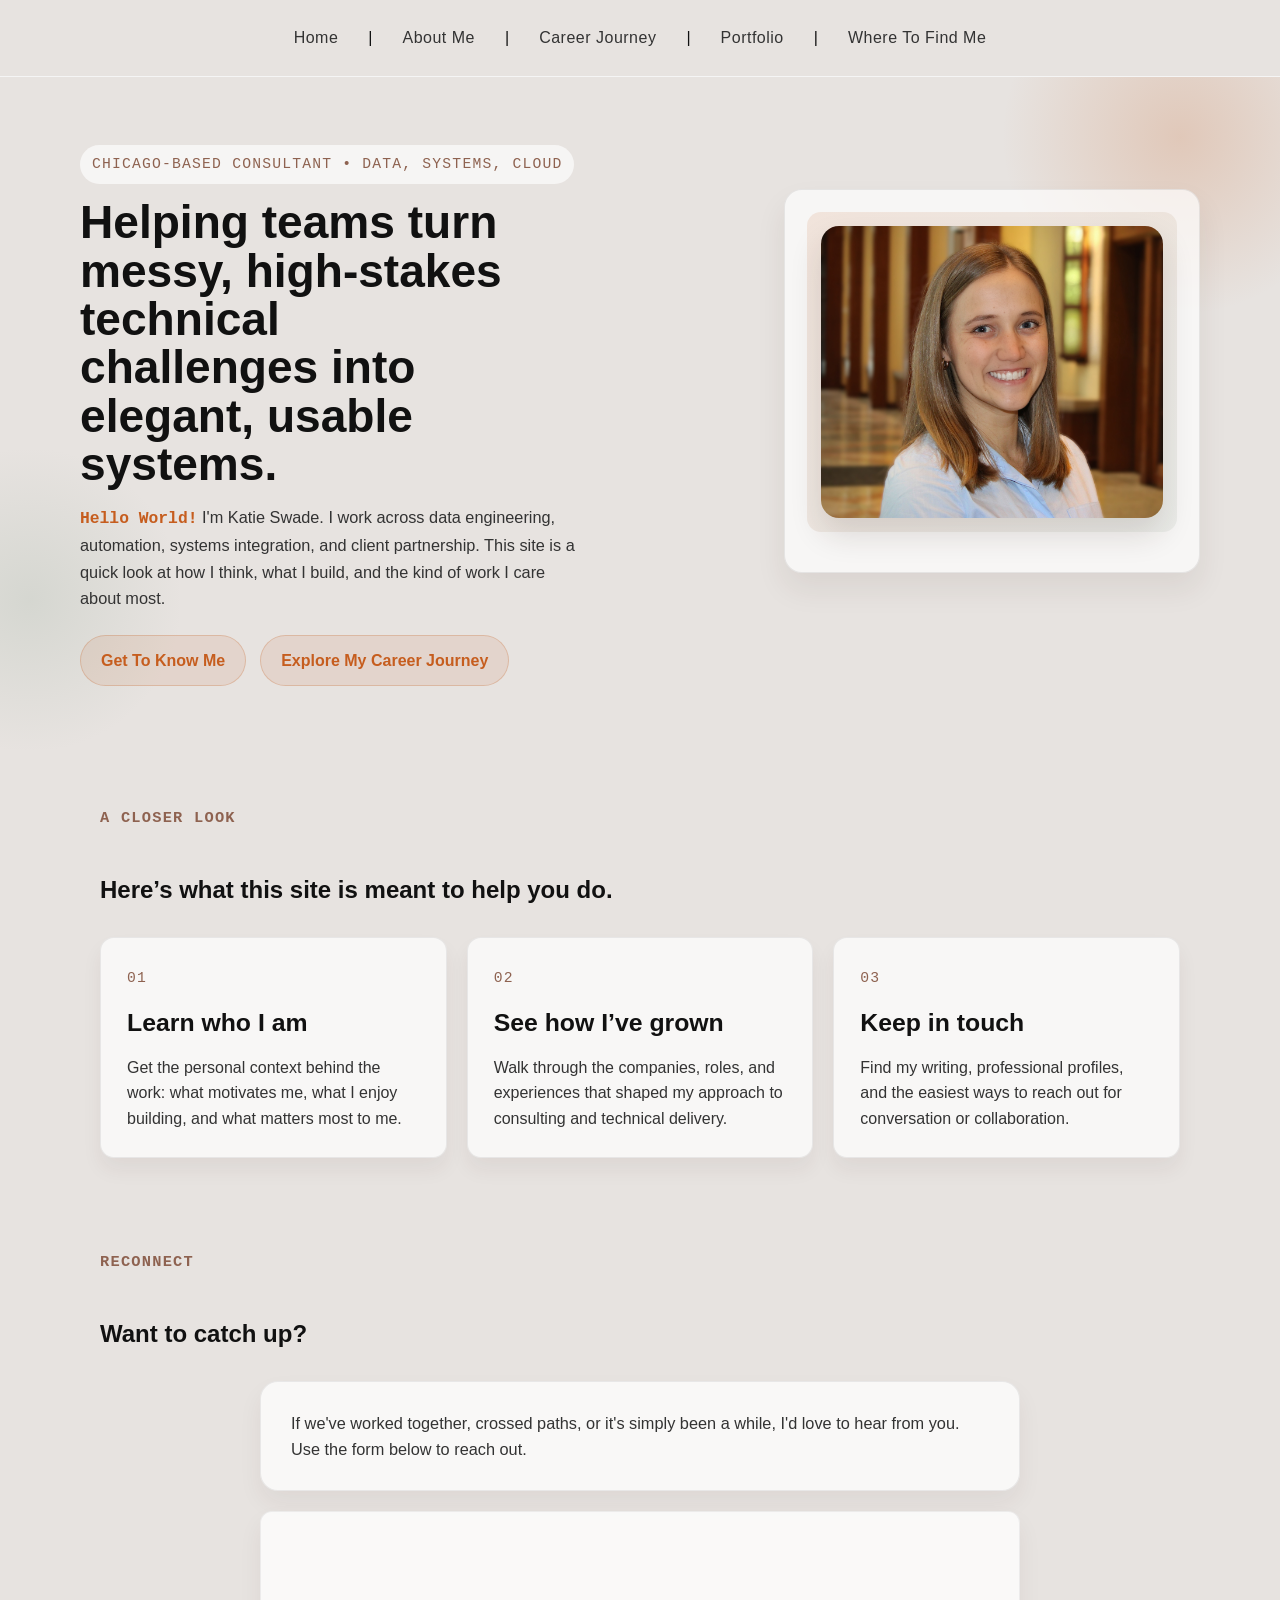
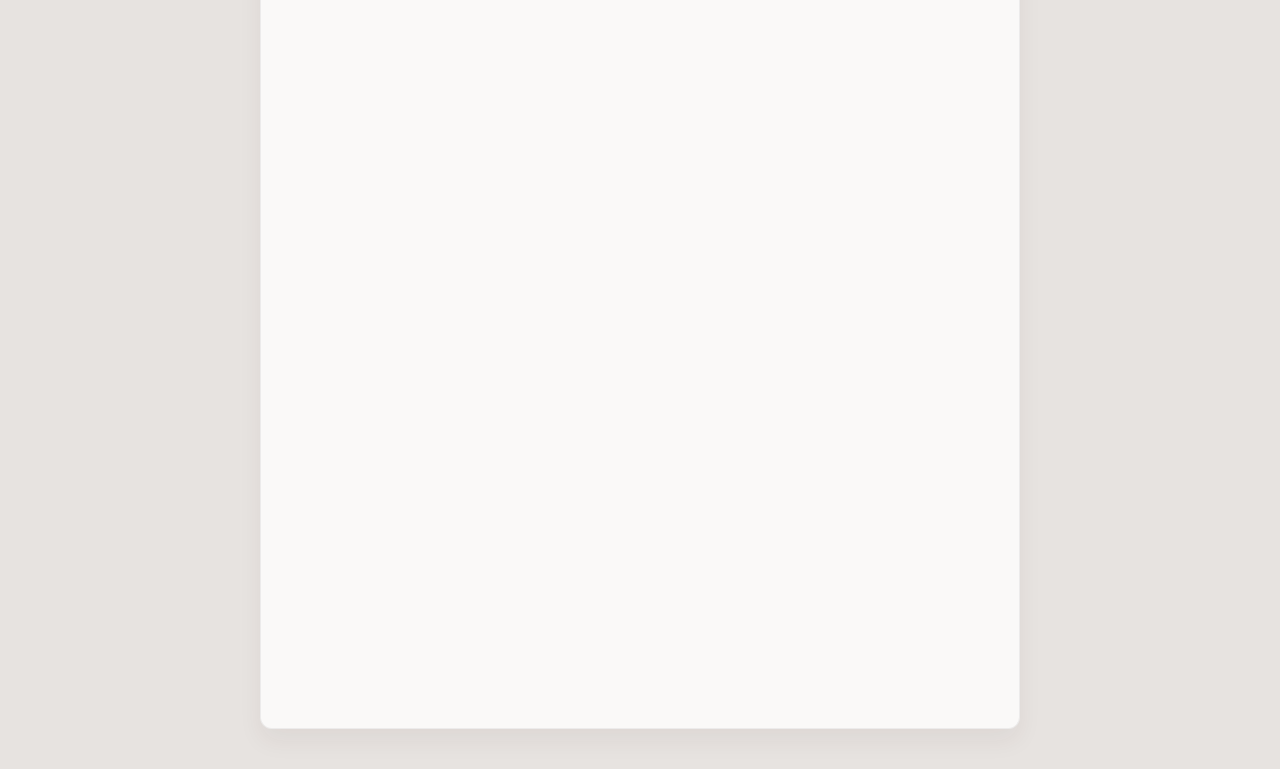
==== commit b808fa25: "Refine site layout and portfolio placeholder" ====
--- a/index.html
+++ b/index.html
@@ -29,28 +29,13 @@
           <p class="eyebrow">Chicago-based consultant • Data, systems, cloud</p>
           <h1>Helping teams turn messy, high-stakes technical challenges into elegant, usable systems.</h1>
           <p class="hero-intro">
-            <span class="hello-world-inline">Hello World!</span> I'm Katie Swade. I work at the intersection of data engineering, automation,
-            systems integration, and client partnership. If this is your first time here,
-            you've landed in the right place to get a feel for how I think, what I build,
-            and what I care about.
+            <span class="hello-world-inline">Hello World!</span> I'm Katie Swade. I work across data engineering, automation,
+            systems integration, and client partnership. This site is a quick look at how I think,
+            what I build, and the kind of work I care about most.
           </p>
           <div class="hero-actions">
             <a class="button-primary" href="about.html">Get To Know Me</a>
             <a class="button-secondary" href="resume.html">Explore My Career Journey</a>
-          </div>
-          <div class="hero-highlights" aria-label="Highlights">
-            <div class="highlight-card">
-              <span class="highlight-label">Focus Areas</span>
-              <p>Data pipelines, integrations, automation, cloud modernization</p>
-            </div>
-            <div class="highlight-card">
-              <span class="highlight-label">Working Style</span>
-              <p>Analytical, collaborative, calm under pressure, client-centered</p>
-            </div>
-            <div class="highlight-card">
-              <span class="highlight-label">What You'll Find Here</span>
-              <p>My story, career path, projects in progress, and places to connect</p>
-            </div>
           </div>
         </div>
 
@@ -58,20 +43,13 @@
           <div class="portrait-frame">
             <img src="images/Swade_headshot_2025_cropped.jpeg" alt="Portrait of Katie Swade" class="profile-pic">
           </div>
-          <div class="portrait-note">
-            <p class="portrait-kicker">First time visitor?</p>
-            <p>
-              Start with the story behind my work, then head into my career journey
-              for the bigger picture.
-            </p>
-          </div>
         </aside>
       </div>
     </section>
 
     <section class="container welcome-section">
       <div class="section-heading">
-        <p class="section-label">A Better First Look</p>
+        <p class="section-label">A Closer Look</p>
         <h2>Here’s what this site is meant to help you do.</h2>
       </div>
 
@@ -93,8 +71,25 @@
         </a>
       </div>
     </section>
+    <section class="container form-section">
+      <div class="section-heading">
+        <p class="section-label">Reconnect</p>
+        <h2>Want to catch up?</h2>
+      </div>
+      <div class="reconnect-card">
+        <p>If we've worked together, crossed paths, or it's simply been a while, I'd love to hear from you.</p>
+        <p> </p>
+        <p>Use the form below to reach out.</p>
+      </div>
+    </section>
 
-    <section class="container values-section">
+    <section class="container form-frame-section">
+      <div class="form-embed">
+        <iframe src="https://docs.google.com/forms/d/e/1FAIpQLSd6wdYrvElMP0uqerya2jm1ktlsKScAkp2A3EWwmVqJKLq7tQ/viewform?embedded=true" frameborder="0" marginheight="0" marginwidth="0" loading="lazy">Loading…</iframe>
+      </div>
+    </section>
+
+    <!-- <section class="container values-section">
       <div class="values-panel">
         <div class="section-heading">
           <p class="section-label">How I Work</p>
@@ -115,7 +110,7 @@
           </div>
         </div>
       </div>
-    </section>
+    </section> -->
   </main>
 </body>
 </html>
--- a/styles.css
+++ b/styles.css
@@ -193,12 +193,12 @@
    margin:0 auto;
    display:grid;
    grid-template-columns:minmax(0, 1.4fr) minmax(300px, .9fr);
-   gap:42px;
+   gap:56px;
    align-items:start;
 }
 
 .hero-copy{
-   padding:36px 0;
+   padding:28px 0;
 }
 
 .eyebrow,
@@ -218,21 +218,21 @@
    border-radius:999px;
    background:rgba(255,255,255,0.65);
    color:#8E6250;
-   font-size:.85rem;
+   font-size:.92rem;
 }
 
 .home-page h1{
-   max-width:15ch;
-   font-size:clamp(2.2rem, 4.2vw, 3.6rem);
-   line-height:1;
-   margin-bottom:18px;
+   max-width:17ch;
+   font-size:clamp(2rem, 3.6vw, 3.05rem);
+   line-height:1.05;
+   margin-bottom:16px;
 }
 
 .hero-intro{
-   max-width:60ch;
+   max-width:56ch;
    font-size:1.02rem;
    color:var(--dark-gray);
-   margin-bottom:28px;
+   margin-bottom:24px;
 }
 
 .hello-world-inline{
@@ -268,9 +268,9 @@
 }
 
 .button-secondary{
-   background:rgba(255,255,255,0.78);
-   color:var(--dark-gray);
-   border:1px solid rgba(17,17,17,0.08);
+   background:rgba(198,93,30,0.1);
+   color:var(--burnt-orange);
+   border:1px solid rgba(198,93,30,0.24);
 }
 
 .button-primary:hover,
@@ -285,8 +285,17 @@
 }
 
 .button-secondary:hover{
-   color:var(--black);
-   background:rgba(255,255,255,0.92);
+   color:#8f4315;
+   background:rgba(198,93,30,0.16);
+}
+
+.button-primary:focus-visible,
+.button-secondary:focus-visible,
+.path-card:focus-visible,
+.platform-card:focus-visible,
+.contact-card:focus-visible{
+   outline:3px solid rgba(198,93,30,0.32);
+   outline-offset:3px;
 }
 
 .hero-highlights{
@@ -370,8 +379,9 @@
 
 .section-label{
    color:#8E6250;
-   font-size:.82rem;
-   margin-bottom:8px;
+   font-size:.96rem;
+   font-weight:700;
+   margin-bottom:10px;
 }
 
 .path-grid,
@@ -407,7 +417,7 @@
    display:inline-block;
    margin-bottom:12px;
    color:#8E6250;
-   font-size:.8rem;
+   font-size:.92rem;
 }
 
 .path-card h3,
@@ -470,6 +480,133 @@
    .path-card,
    .value-card{
       border-radius:14px;
+   }
+}
+
+/* =========================
+   Portfolio Placeholder
+========================= */
+
+.portfolio-page{
+   min-height:100vh;
+}
+
+.portfolio-hero{
+   position:relative;
+   overflow:hidden;
+   padding:52px 0 80px;
+}
+
+.portfolio-hero::before,
+.portfolio-hero::after{
+   content:"";
+   position:absolute;
+   border-radius:999px;
+   pointer-events:none;
+}
+
+.portfolio-hero::before{
+   top:20px;
+   right:-80px;
+   width:320px;
+   height:320px;
+   background:radial-gradient(circle, rgba(198,93,30,0.18) 0%, rgba(198,93,30,0) 72%);
+}
+
+.portfolio-hero::after{
+   bottom:-60px;
+   left:-40px;
+   width:280px;
+   height:280px;
+   background:radial-gradient(circle, rgba(156,175,159,0.28) 0%, rgba(156,175,159,0) 72%);
+}
+
+.portfolio-grid{
+   position:relative;
+   z-index:1;
+   display:block;
+}
+
+.portfolio-heading{
+   display:flex;
+   align-items:flex-start;
+   gap:18px;
+   margin-bottom:18px;
+}
+
+.portfolio-copy h1{
+   font-size:clamp(2.4rem, 5vw, 4.1rem);
+   line-height:1.02;
+   margin-bottom:0;
+}
+
+.portfolio-heading-art{
+   width:72px;
+   flex-shrink:0;
+}
+
+.portfolio-intro{
+   font-size:1.08rem;
+   margin-bottom:16px;
+}
+
+.portfolio-note{
+   margin-bottom:28px;
+}
+
+.portfolio-actions{
+   margin-bottom:18px;
+}
+
+.home-page .hero-actions .button-primary,
+.home-page .hero-actions .button-secondary,
+.portfolio-actions .button-primary,
+.portfolio-actions .button-secondary{
+   background:rgba(198,93,30,0.1);
+   color:var(--burnt-orange);
+   border:1px solid rgba(198,93,30,0.24);
+   box-shadow:none;
+}
+
+.home-page .hero-actions .button-primary:hover,
+.home-page .hero-actions .button-secondary:hover,
+.portfolio-actions .button-primary:hover,
+.portfolio-actions .button-secondary:hover{
+   color:var(--white);
+   background:#b9561b;
+   box-shadow:0 10px 18px rgba(198,93,30,0.18);
+}
+
+.portfolio-card-kicker{
+   font-family:"Courier New", Courier, monospace;
+   font-size:.8rem;
+   letter-spacing:.08em;
+   text-transform:uppercase;
+   color:#8E6250;
+   margin-top:26px;
+   margin-bottom:14px;
+}
+
+.portfolio-list{
+   padding-left:20px;
+   color:var(--dark-gray);
+}
+
+.portfolio-list li + li{
+   margin-top:10px;
+}
+
+@media (max-width: 720px){
+   .portfolio-hero{
+      padding:28px 0 48px;
+   }
+
+   .portfolio-heading{
+      gap:12px;
+   }
+
+   .portfolio-heading-art{
+      width:56px;
    }
 }
 
@@ -751,6 +888,66 @@
    border-top:1px solid var(--light-gray);
 }
 
+/* =========================
+   Form Embed
+========================= */
+.form-section{
+   padding-top:20px;
+   padding-bottom:20px;
+}
+
+.reconnect-card{
+   max-width:760px;
+   margin:0 auto;
+   padding:28px 30px;
+   border-radius:18px;
+   background:rgba(255,255,255,0.74);
+   border:1px solid rgba(17,17,17,0.07);
+   box-shadow:0 12px 24px rgba(66,42,31,0.06);
+}
+
+.reconnect-card p{
+   margin-bottom:0;
+   color:var(--dark-gray);
+   font-size:1.02rem;
+}
+
+.form-frame-section{
+   padding-top:0;
+   padding-bottom:40px;
+}
+.form-embed{
+   max-width:760px;
+   margin:0 auto;
+   padding:18px;
+   border-radius:12px;
+   background:rgba(255,255,255,0.78);
+   box-shadow:0 12px 24px rgba(66,42,31,0.06);
+   border:1px solid rgba(17,17,17,0.06);
+}
+.form-embed iframe{
+   width:100%;
+   aspect-ratio:640 / 691;
+   height:auto;
+   border:0;
+   display:block;
+   border-radius:10px;
+}
+
+@media (max-width:720px){
+   .form-embed{
+      max-width:100%;
+      margin:0;
+      padding:12px;
+      border-radius:10px;
+   }
+
+   .reconnect-card{
+      padding:22px 20px;
+      border-radius:14px;
+   }
+}
+
 
 /* =========================
    Where to find me page
@@ -758,9 +955,8 @@
 
 .find-me{
    padding:80px 10%;
-   text-align:center;
+   text-align:left;
    padding:80px 10%;
-   text-align:center;
 }
 
 .platform-grid{
@@ -872,6 +1068,18 @@
    text-align:center;
 }
 
+.contact-options-section{
+   padding-top:20px;
+   padding-bottom:20px;
+}
+
+.contact-options-grid{
+   display:grid;
+   grid-template-columns:repeat(2, minmax(0, 1fr));
+   gap:20px;
+   align-items:stretch;
+}
+
 .contact-card{
    display:flex;
    align-items:center;
@@ -879,8 +1087,8 @@
    background:rgba(255,255,255,.05);
    border-radius:14px;
    padding:30px 7px 30px 45px;
-   margin:0 auto 0 auto;
-   max-width:500px;
+   margin:0;
+   max-width:none;
    text-decoration:none;
    color:inherit;
    transition:all .25s ease;
@@ -908,6 +1116,25 @@
 
 .contact-card .platform-btn{
    margin-left:auto;
+}
+
+.contact-card-form{
+   padding-right:32px;
+}
+
+.contact-card-form .platform-btn{
+   opacity:1;
+   transform:none;
+}
+
+@media (max-width:720px){
+   .contact-options-grid{
+      grid-template-columns:1fr;
+   }
+
+   .contact-card{
+      padding:26px 24px;
+   }
 }
 
 
@@ -1133,9 +1360,19 @@
 ========================= */
 .reading-section{
   background:#0C2D70;
-  padding:80px 0;
+  padding:80px 0 52px;
   color:white;
   text-align:center;
+  width:100vw;
+  margin-left:calc(50% - 50vw);
+}
+
+.reading-section p{
+  margin-top:28px;
+  padding:0 10px;
+  color:white;
+  text-align:center;
+  font-size:1.05rem;
   width:100vw;
   margin-left:calc(50% - 50vw);
 }
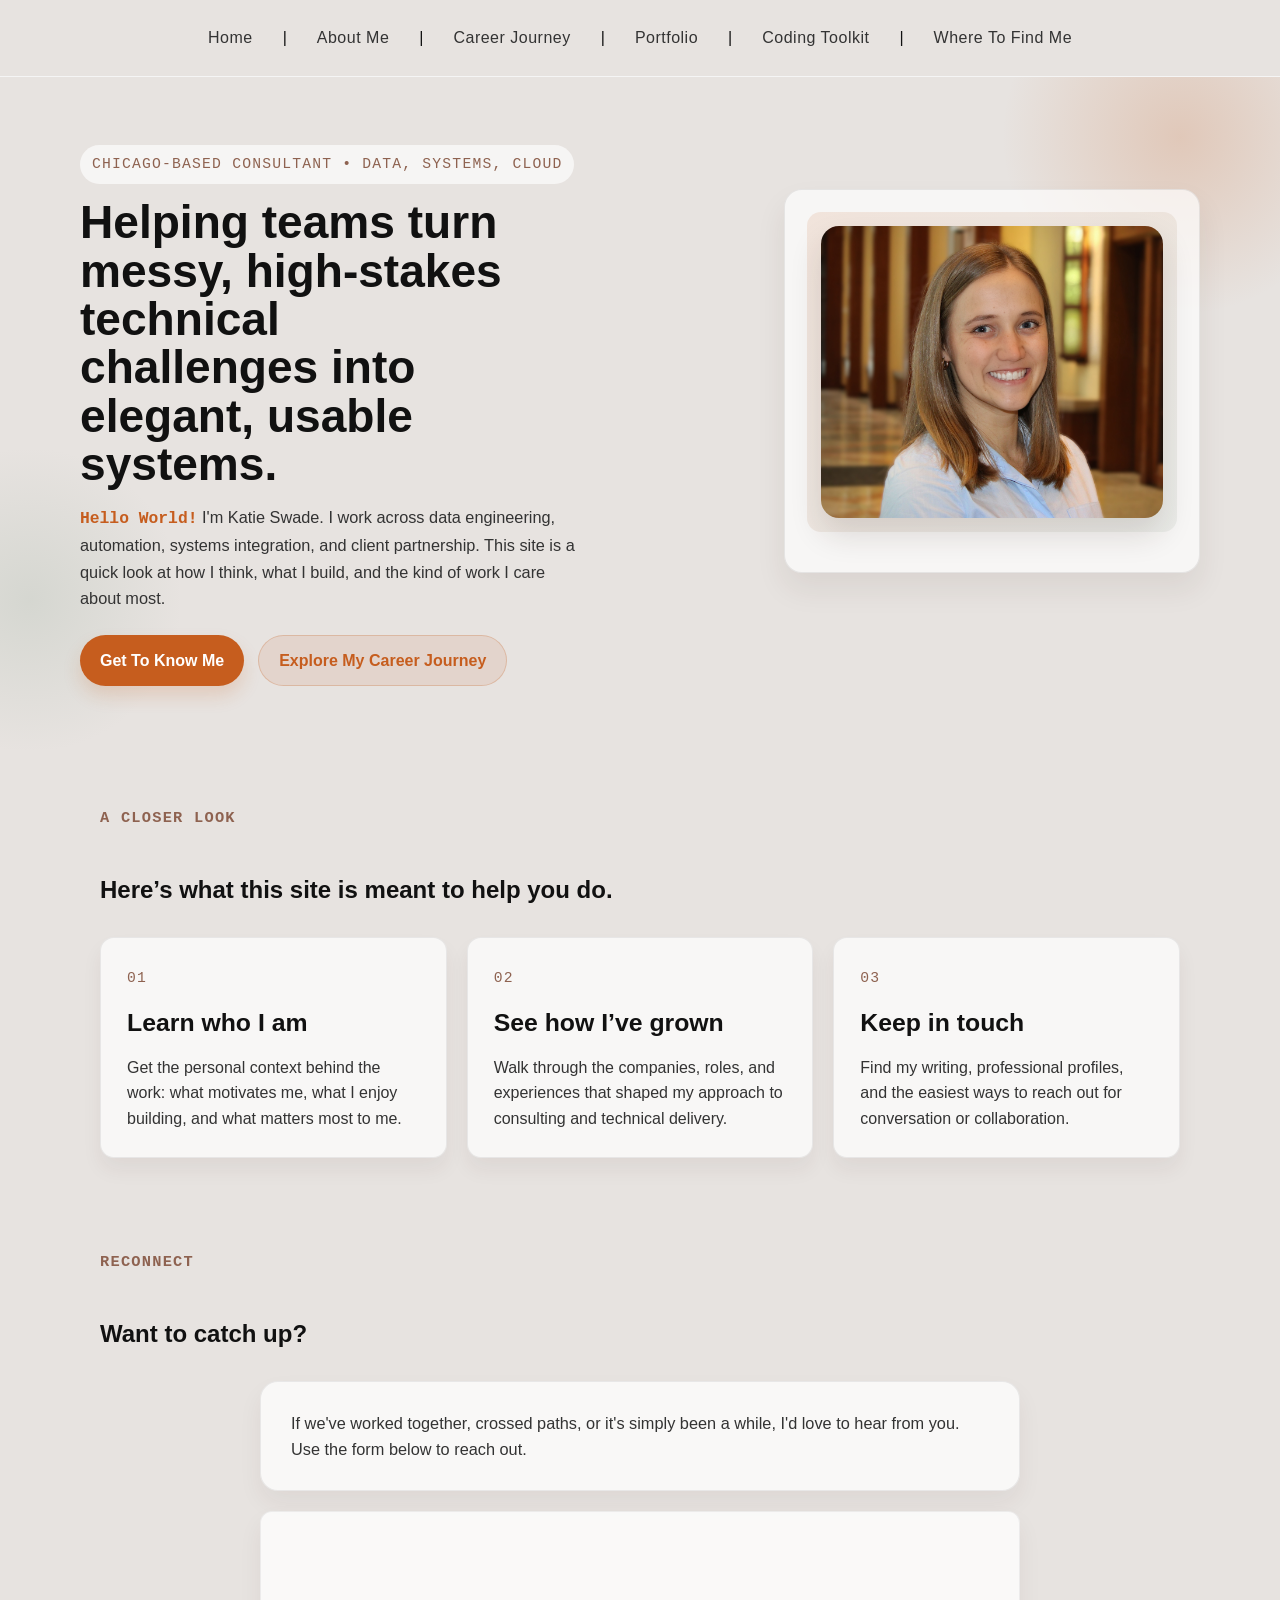
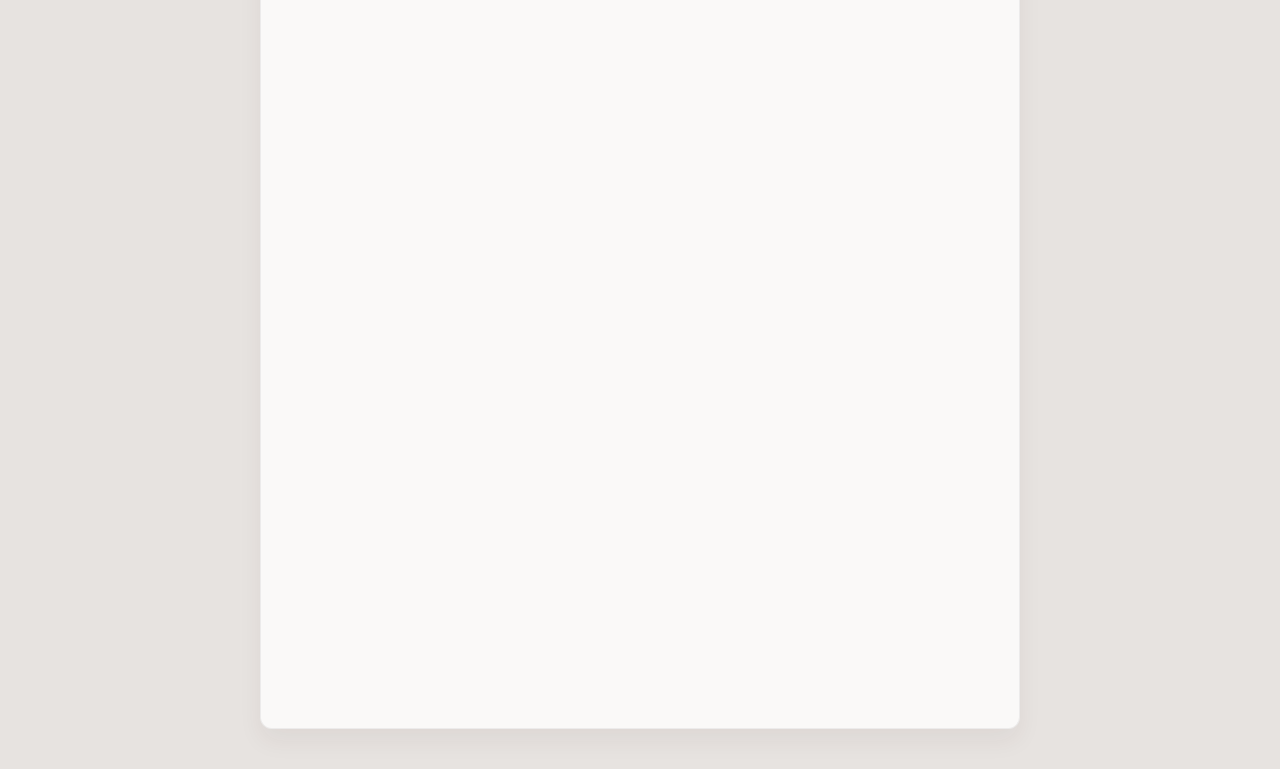
==== commit b7af7fdb: "portfolio updates" ====
--- a/index.html
+++ b/index.html
@@ -18,6 +18,7 @@
       <a href="about.html">About Me</a> |
       <a href="resume.html">Career Journey</a> |
       <a href="portfolio.html">Portfolio</a> |
+      <a href="code.html">Coding Toolkit</a> |
       <a href="socials.html">Where To Find Me</a>
     </nav>
   </header>
--- a/styles.css
+++ b/styles.css
@@ -484,129 +484,480 @@
 }
 
 /* =========================
-   Portfolio Placeholder
+   Portfolio
 ========================= */
 
 .portfolio-page{
    min-height:100vh;
 }
 
-.portfolio-hero{
-   position:relative;
-   overflow:hidden;
-   padding:52px 0 80px;
-}
-
-.portfolio-hero::before,
-.portfolio-hero::after{
+.portfolio-intro-panel{
+   margin:20px auto 48px;
+   padding:36px;
+   border-radius:18px;
+   background:rgba(255,255,255,0.55);
+   border:1px solid rgba(17,17,17,0.06);
+   box-shadow:0 16px 28px rgba(66,42,31,0.06);
+}
+
+.portfolio-intro-panel h1{
+   max-width:960px;
+   font-size:clamp(1.9rem, 3.6vw, 3rem);
+   line-height:1.1;
+   margin-bottom:16px;
+}
+
+.portfolio-intro-panel p:last-child{
+   max-width:960px;
+   margin-bottom:0;
+}
+
+.portfolio-stories,
+.portfolio-industries{
+   padding-top:0;
+}
+
+.project-story-grid{
+   display:grid;
+   grid-template-columns:repeat(2, minmax(0, 1fr));
+   gap:24px;
+   align-items:start;
+}
+
+.project-story-card,
+.industry-card{
+   padding:28px;
+   border-radius:14px;
+   background:rgba(255,255,255,0.7);
+   border:1px solid rgba(17,17,17,0.07);
+   box-shadow:0 14px 24px rgba(66,42,31,0.06);
+}
+
+.project-story-card{
+   display:flex;
+   flex-direction:column;
+}
+
+.portfolio-card-kicker{
+   font-family:"Courier New", Courier, monospace;
+   font-size:.8rem;
+   font-weight:700;
+   letter-spacing:.08em;
+   text-transform:uppercase;
+   color:#8E6250;
+   margin-bottom:12px;
+}
+
+.project-story-card h3,
+.industry-card h3{
+   font-size:1.45rem;
+   line-height:1.2;
+   margin-bottom:12px;
+}
+
+.project-story-impact{
+   color:var(--dark-gray);
+}
+
+.project-story-tags{
+   display:flex;
+   flex-wrap:wrap;
+   gap:8px;
+   margin:4px 0 22px;
+}
+
+.project-story-tags span{
+   display:inline-flex;
+   padding:6px 9px;
+   border-radius:999px;
+   background:rgba(198,93,30,0.09);
+   color:#8E6250;
+   font-size:.84rem;
+   font-weight:600;
+}
+
+.project-story-details{
+   margin-top:auto;
+   border-top:1px solid rgba(17,17,17,0.08);
+   padding-top:18px;
+}
+
+.project-story-details summary{
+   color:var(--burnt-orange);
+   cursor:pointer;
+   font-weight:700;
+}
+
+.project-story-details summary:hover{
+   color:#8f4315;
+}
+
+.project-story-expanded{
+   padding-top:18px;
+}
+
+.project-story-expanded h4{
+   margin:20px 0 8px;
+   font-size:.92rem;
+   letter-spacing:.08em;
+   text-transform:uppercase;
+   color:#8E6250;
+}
+
+.project-story-expanded ul{
+   padding-left:20px;
+   color:var(--dark-gray);
+}
+
+.project-story-expanded li + li{
+   margin-top:8px;
+}
+
+.project-media-link{
+   display:flex;
+   align-items:center;
+   gap:16px;
+   margin:20px 0 6px;
+   padding:18px;
+   border-radius:12px;
+   text-decoration:none;
+   color:inherit;
+   background:rgba(255,252,250,0.82);
+   border:1px solid rgba(198,93,30,0.18);
+   transition:transform .2s ease, border-color .2s ease, box-shadow .2s ease;
+}
+
+.project-media-link:hover{
+   transform:translateY(-2px);
+   border-color:rgba(198,93,30,0.36);
+   box-shadow:0 12px 22px rgba(66,42,31,0.08);
+}
+
+.project-media-link strong,
+.project-media-link small{
+   display:block;
+}
+
+.project-media-link small{
+   margin-top:3px;
+   color:#666;
+}
+
+.project-media-play{
+   width:48px;
+   height:48px;
+   flex:0 0 48px;
+   display:inline-flex;
+   align-items:center;
+   justify-content:center;
+   border-radius:999px;
+   background:rgba(198,93,30,0.12);
+   border:1px solid rgba(198,93,30,0.24);
+}
+
+.project-media-play::before{
    content:"";
-   position:absolute;
-   border-radius:999px;
-   pointer-events:none;
-}
-
-.portfolio-hero::before{
-   top:20px;
-   right:-80px;
-   width:320px;
-   height:320px;
-   background:radial-gradient(circle, rgba(198,93,30,0.18) 0%, rgba(198,93,30,0) 72%);
-}
-
-.portfolio-hero::after{
-   bottom:-60px;
-   left:-40px;
-   width:280px;
-   height:280px;
-   background:radial-gradient(circle, rgba(156,175,159,0.28) 0%, rgba(156,175,159,0) 72%);
-}
-
-.portfolio-grid{
-   position:relative;
-   z-index:1;
+   width:0;
+   height:0;
+   margin-left:4px;
+   border-top:10px solid transparent;
+   border-bottom:10px solid transparent;
+   border-left:15px solid var(--burnt-orange);
+}
+
+.note{
+   margin-top:18px;
+   font-size:.9rem;
+   color:#666;
+   font-style:italic;
+}
+
+.industry-grid{
+   display:grid;
+   grid-template-columns:repeat(4, minmax(0, 1fr));
+   gap:18px;
+}
+
+.industry-card p{
+   margin-bottom:0;
+}
+
+@media (max-width: 980px){
+   .project-story-grid,
+   .industry-grid{
+      grid-template-columns:1fr 1fr;
+   }
+}
+
+@media (max-width: 720px){
+   .portfolio-intro-panel,
+   .project-story-card,
+   .industry-card{
+      padding:24px;
+   }
+
+   .project-story-grid,
+   .industry-grid{
+      grid-template-columns:1fr;
+   }
+}
+
+/* =========================
+   Code Snippet Tools
+========================= */
+
+.code-page main{
+   padding-bottom:80px;
+}
+
+.snippets-list{
+   display:grid;
+   gap:28px;
+   padding-top:0;
+   padding-bottom:0;
+}
+
+.snippet-tool{
+   padding:30px;
+   border-radius:18px;
+   background:rgba(255,255,255,0.55);
+   border:1px solid rgba(17,17,17,0.06);
+   box-shadow:0 16px 28px rgba(66,42,31,0.06);
+}
+
+.snippet-tool-header{
+   max-width:760px;
+   margin-bottom:24px;
+}
+
+.snippet-tool-header h2{
+   margin-top:0;
+   margin-bottom:10px;
+   font-size:clamp(1.45rem, 2.2vw, 1.9rem);
+   line-height:1.18;
+}
+
+.snippet-tool-header p:last-child{
+   margin-bottom:0;
+   color:#666;
+}
+
+.snippet-tool-card{
+   padding:28px;
+   border-radius:12px;
+   background:rgba(255,255,255,0.72);
+   border:1px solid rgba(17,17,17,0.07);
+   box-shadow:0 16px 28px rgba(66,42,31,0.06);
+}
+
+.snippet-tool-card label{
    display:block;
-}
-
-.portfolio-heading{
+   margin-bottom:10px;
+   font-family:"Courier New", Courier, monospace;
+   font-size:.84rem;
+   font-weight:700;
+   letter-spacing:.08em;
+   text-transform:uppercase;
+   color:#8E6250;
+}
+
+.field-group{
+   margin-bottom:18px;
+}
+
+.snippet-tool-card textarea,
+.snippet-text-input{
+   width:100%;
+   display:block;
+   padding:16px;
+   border:1px solid rgba(17,17,17,0.12);
+   border-radius:8px;
+   background:rgba(255,252,250,0.92);
+   color:var(--black);
+   font:1rem/1.5 "Courier New", Courier, monospace;
+   box-shadow:inset 0 1px 2px rgba(66,42,31,0.05);
+}
+
+.snippet-tool-card textarea{
+   min-height:150px;
+   resize:vertical;
+}
+
+.snippet-text-input{
+   min-height:52px;
+}
+
+.snippet-tool-card textarea:focus,
+.snippet-text-input:focus{
+   outline:3px solid rgba(198,93,30,0.24);
+   border-color:rgba(198,93,30,0.5);
+}
+
+.snippet-tool-card textarea::placeholder{
+   color:rgba(51,51,51,0.58);
+}
+
+.snippet-two-column{
+   display:grid;
+   grid-template-columns:repeat(2, minmax(0, 1fr));
+   gap:18px;
+}
+
+.snippet-options{
+   display:grid;
+   grid-template-columns:repeat(4, minmax(0, 1fr));
+   gap:12px;
+   margin:18px 0 24px;
+}
+
+.snippet-tool-card .snippet-option,
+.snippet-tool-card .snippet-select-label{
+   min-height:46px;
    display:flex;
-   align-items:flex-start;
-   gap:18px;
-   margin-bottom:18px;
-}
-
-.portfolio-copy h1{
-   font-size:clamp(2.4rem, 5vw, 4.1rem);
-   line-height:1.02;
+   align-items:center;
+   gap:10px;
    margin-bottom:0;
-}
-
-.portfolio-heading-art{
-   width:72px;
-   flex-shrink:0;
-}
-
-.portfolio-intro{
-   font-size:1.08rem;
-   margin-bottom:16px;
-}
-
-.portfolio-note{
-   margin-bottom:28px;
-}
-
-.portfolio-actions{
-   margin-bottom:18px;
-}
-
-.home-page .hero-actions .button-primary,
-.home-page .hero-actions .button-secondary,
-.portfolio-actions .button-primary,
-.portfolio-actions .button-secondary{
+   padding:10px 12px;
+   border:1px solid rgba(17,17,17,0.08);
+   border-radius:8px;
+   background:rgba(255,252,250,0.68);
+   color:var(--dark-gray);
+   font-family:inherit;
+   font-size:.94rem;
+   font-weight:500;
+   letter-spacing:0;
+   text-transform:none;
+}
+
+.snippet-tool-card .snippet-option input{
+   width:16px;
+   height:16px;
+   accent-color:var(--burnt-orange);
+}
+
+.snippet-tool-card .snippet-select-label{
+   justify-content:space-between;
+}
+
+.snippet-tool-card .snippet-select-label select{
+   min-width:110px;
+   padding:7px 8px;
+   border:1px solid rgba(17,17,17,0.12);
+   border-radius:7px;
+   background:var(--white);
+   color:var(--black);
+   font:inherit;
+}
+
+.snippet-tool-card .snippet-select-label select:focus{
+   outline:3px solid rgba(198,93,30,0.24);
+   border-color:rgba(198,93,30,0.5);
+}
+
+.snippet-tool-actions{
+   display:flex;
+   flex-wrap:wrap;
+   gap:12px;
+   margin:18px 0 24px;
+}
+
+.snippet-action-button{
    background:rgba(198,93,30,0.1);
+   border:1px solid rgba(198,93,30,0.24);
    color:var(--burnt-orange);
-   border:1px solid rgba(198,93,30,0.24);
+   cursor:pointer;
+   font:inherit;
    box-shadow:none;
 }
 
-.home-page .hero-actions .button-primary:hover,
-.home-page .hero-actions .button-secondary:hover,
-.portfolio-actions .button-primary:hover,
-.portfolio-actions .button-secondary:hover{
+.snippet-action-button:hover{
    color:var(--white);
    background:#b9561b;
    box-shadow:0 10px 18px rgba(198,93,30,0.18);
 }
 
-.portfolio-card-kicker{
-   font-family:"Courier New", Courier, monospace;
-   font-size:.8rem;
-   letter-spacing:.08em;
-   text-transform:uppercase;
-   color:#8E6250;
-   margin-top:26px;
-   margin-bottom:14px;
-}
-
-.portfolio-list{
-   padding-left:20px;
-   color:var(--dark-gray);
-}
-
-.portfolio-list li + li{
-   margin-top:10px;
+.output-heading{
+   display:flex;
+   align-items:center;
+   justify-content:space-between;
+   gap:16px;
+   margin-bottom:10px;
+}
+
+.output-heading label{
+   margin-bottom:0;
+}
+
+.copy-button{
+   display:inline-flex;
+   align-items:center;
+   gap:8px;
+   min-height:40px;
+   padding:8px 12px;
+   border:1px solid rgba(198,93,30,0.24);
+   border-radius:999px;
+   background:rgba(198,93,30,0.1);
+   color:var(--burnt-orange);
+   font-weight:700;
+   cursor:pointer;
+   transition:background .2s ease, color .2s ease, transform .2s ease, box-shadow .2s ease;
+}
+
+.copy-button svg{
+   width:18px;
+   height:18px;
+   fill:none;
+   stroke:currentColor;
+   stroke-width:2;
+   stroke-linecap:round;
+   stroke-linejoin:round;
+}
+
+.copy-button:hover{
+   transform:translateY(-2px);
+   color:var(--white);
+   background:#b9561b;
+   box-shadow:0 10px 18px rgba(198,93,30,0.18);
+}
+
+.copy-button:focus-visible,
+.snippet-action-button:focus-visible{
+   outline:3px solid rgba(198,93,30,0.32);
+   outline-offset:3px;
+}
+
+@media (max-width: 820px){
+   .snippet-tool{
+      padding:24px;
+   }
+
+   .snippet-options{
+      grid-template-columns:repeat(2, minmax(0, 1fr));
+   }
+
+   .snippet-two-column{
+      grid-template-columns:1fr;
+      gap:0;
+   }
 }
 
 @media (max-width: 720px){
-   .portfolio-hero{
-      padding:28px 0 48px;
-   }
-
-   .portfolio-heading{
-      gap:12px;
-   }
-
-   .portfolio-heading-art{
-      width:56px;
+   .snippets-list{
+      padding-left:20px;
+      padding-right:20px;
+   }
+
+   .snippet-tool-card{
+      padding:22px 18px;
+   }
+
+   .snippet-options{
+      grid-template-columns:1fr;
+   }
+
+   .output-heading{
+      align-items:flex-start;
+      flex-direction:column;
    }
 }
 
@@ -956,7 +1307,6 @@
 .find-me{
    padding:80px 10%;
    text-align:left;
-   padding:80px 10%;
 }
 
 .platform-grid{
@@ -1069,8 +1419,7 @@
 }
 
 .contact-options-section{
-   padding-top:20px;
-   padding-bottom:20px;
+   padding:20px 10%;
 }
 
 .contact-options-grid{
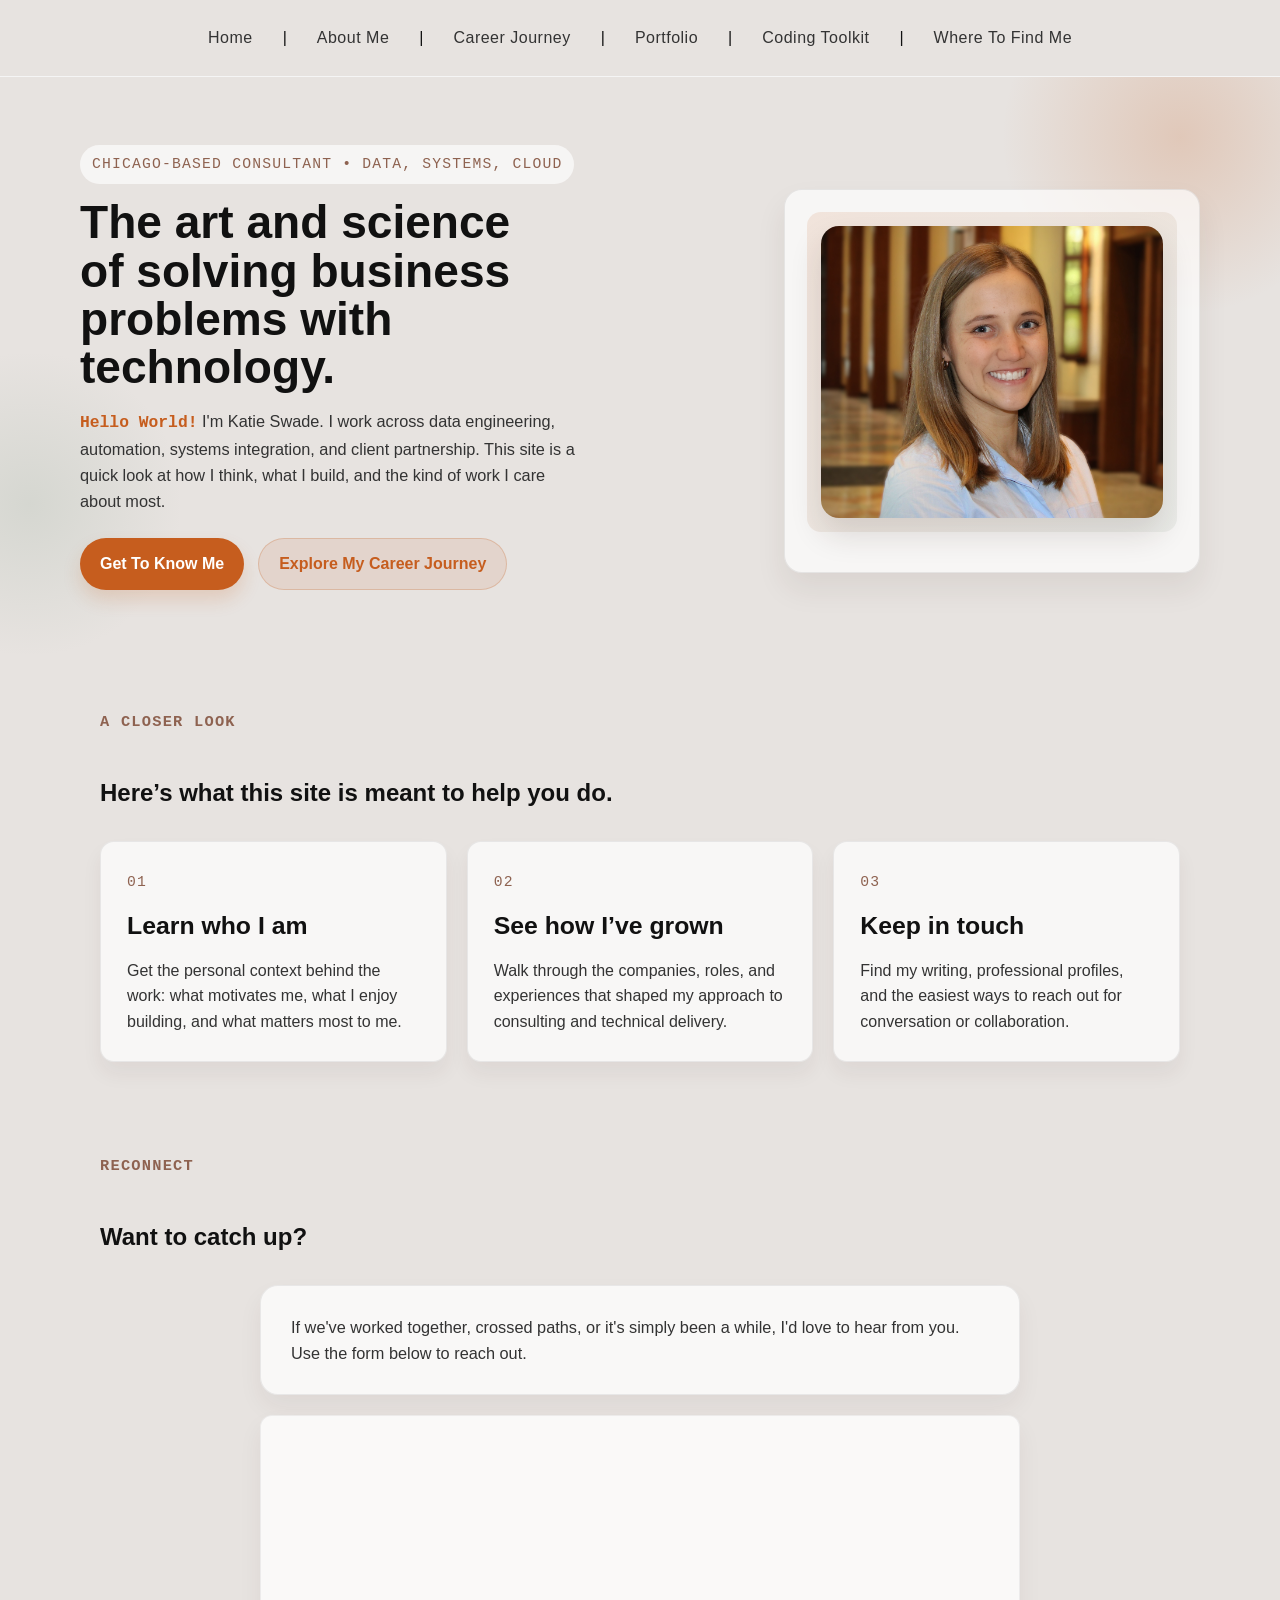
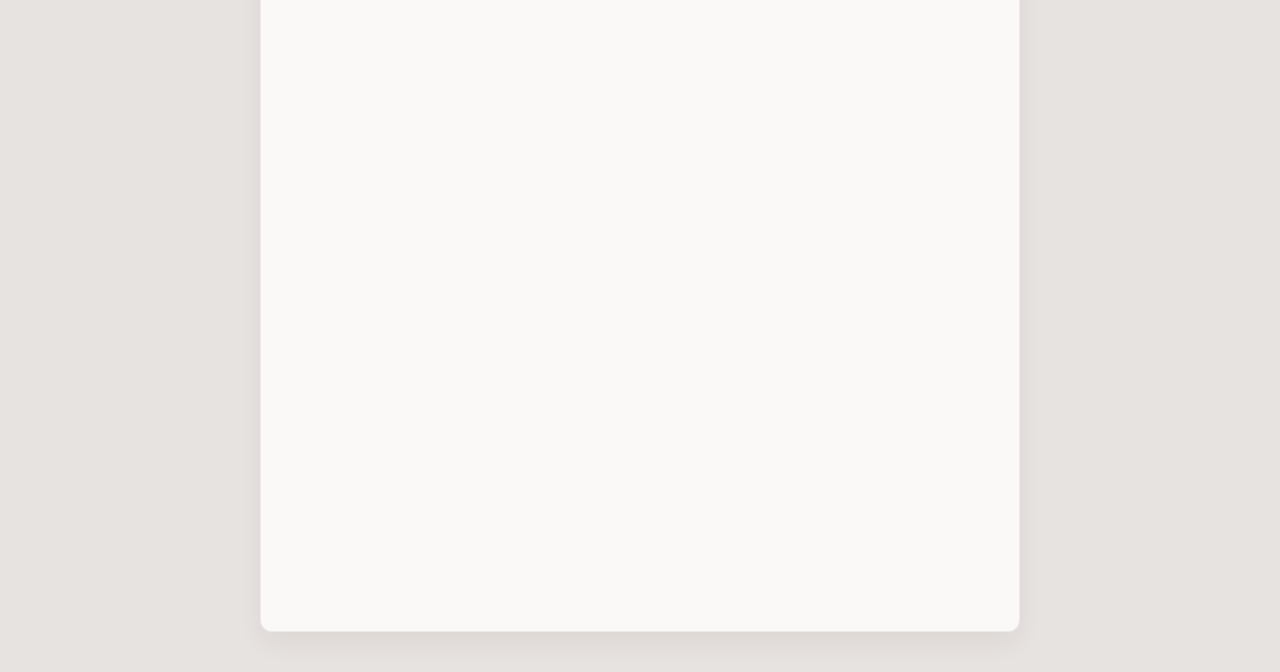
==== commit c95d954f: "Update hero section heading in index.html" ====
--- a/index.html
+++ b/index.html
@@ -28,7 +28,7 @@
       <div class="hero-grid">
         <div class="hero-copy">
           <p class="eyebrow">Chicago-based consultant • Data, systems, cloud</p>
-          <h1>Helping teams turn messy, high-stakes technical challenges into elegant, usable systems.</h1>
+          <h1>The art and science of solving business problems with technology.</h1>
           <p class="hero-intro">
             <span class="hello-world-inline">Hello World!</span> I'm Katie Swade. I work across data engineering, automation,
             systems integration, and client partnership. This site is a quick look at how I think,
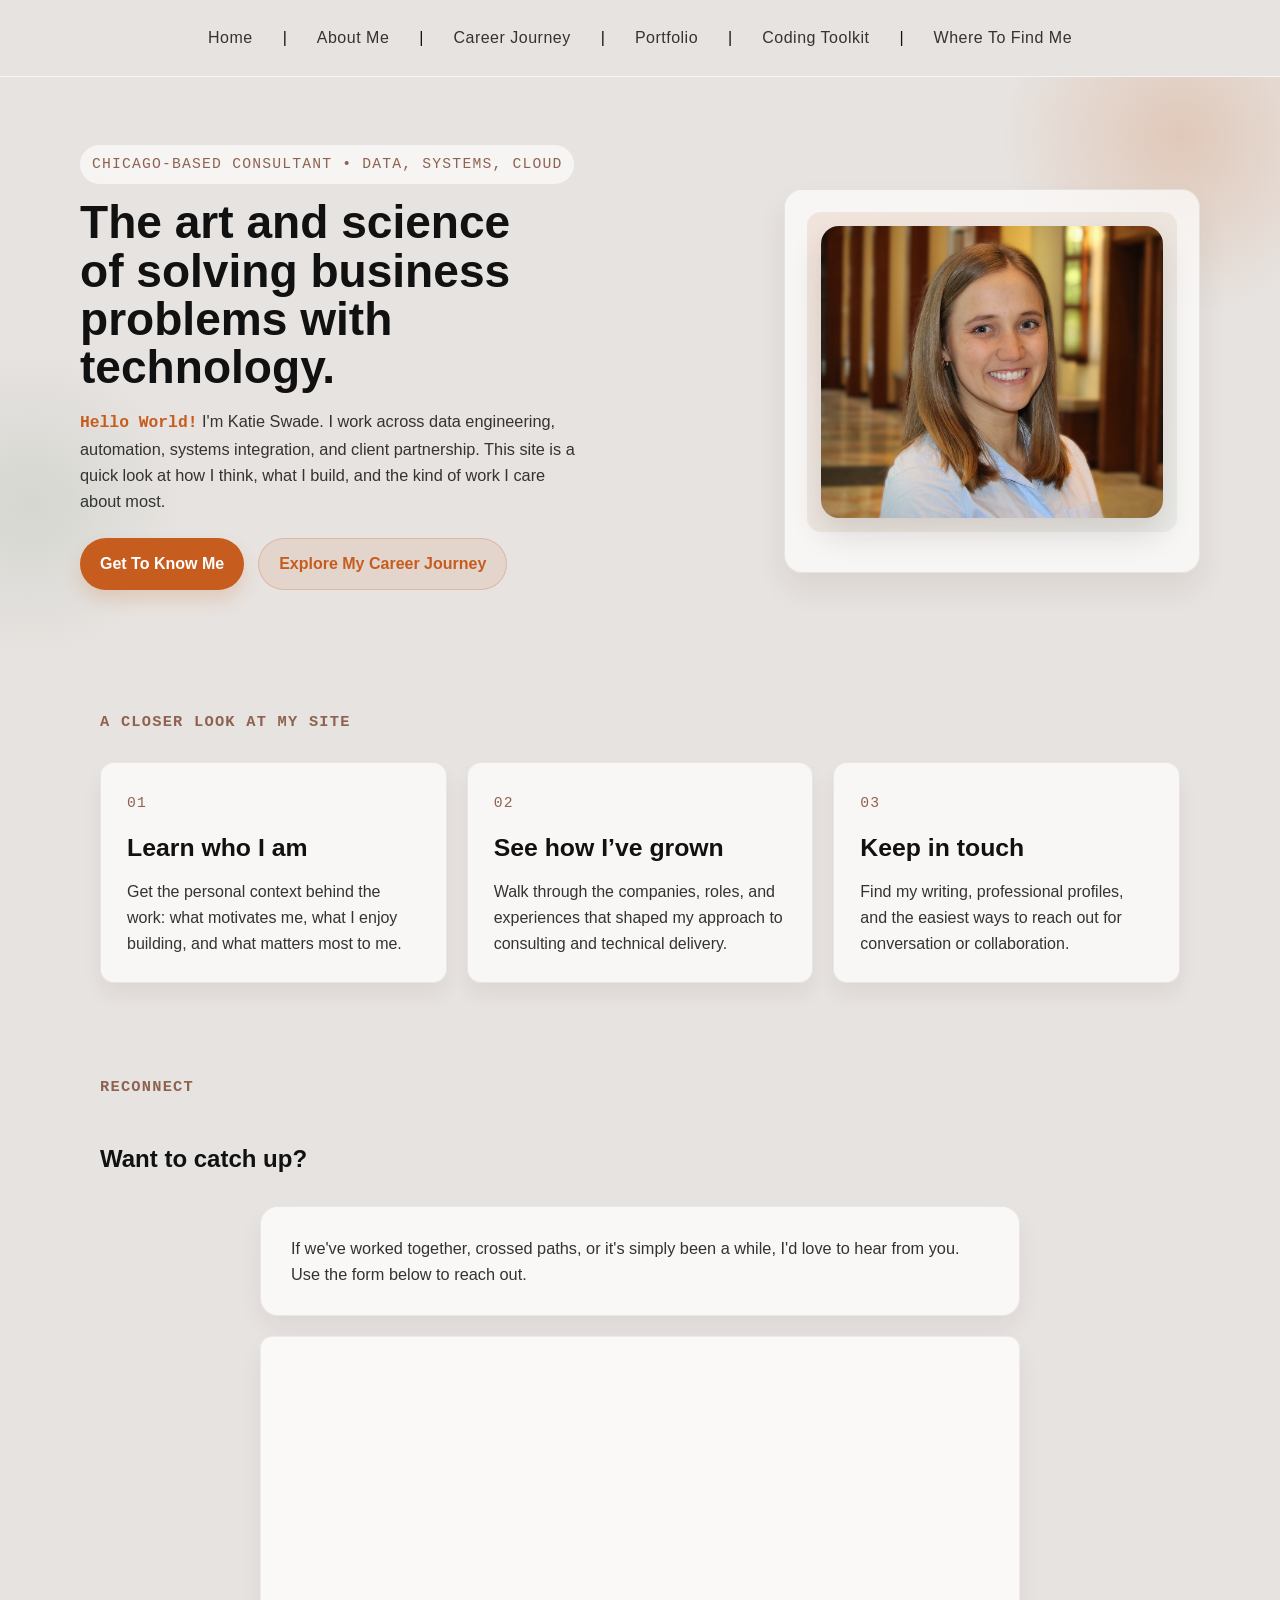
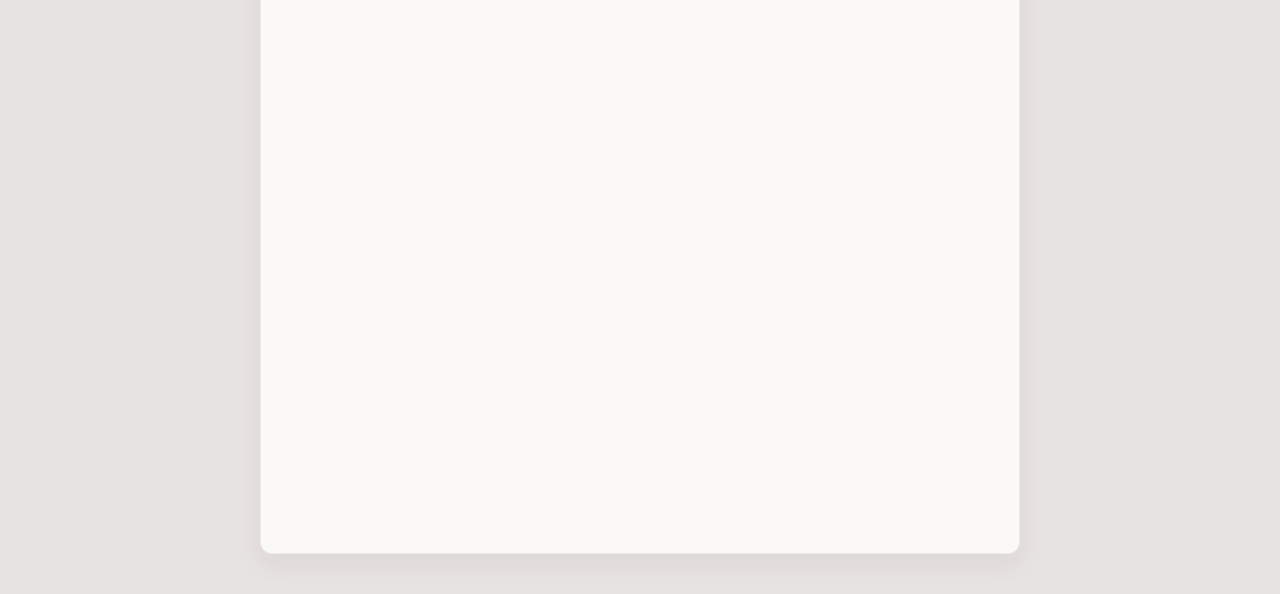
==== commit b02001d3: "Update section label and heading in welcome section" ====
--- a/index.html
+++ b/index.html
@@ -50,8 +50,7 @@
 
     <section class="container welcome-section">
       <div class="section-heading">
-        <p class="section-label">A Closer Look</p>
-        <h2>Here’s what this site is meant to help you do.</h2>
+        <p class="section-label">A Closer Look at My Site</p>
       </div>
 
       <div class="path-grid">
